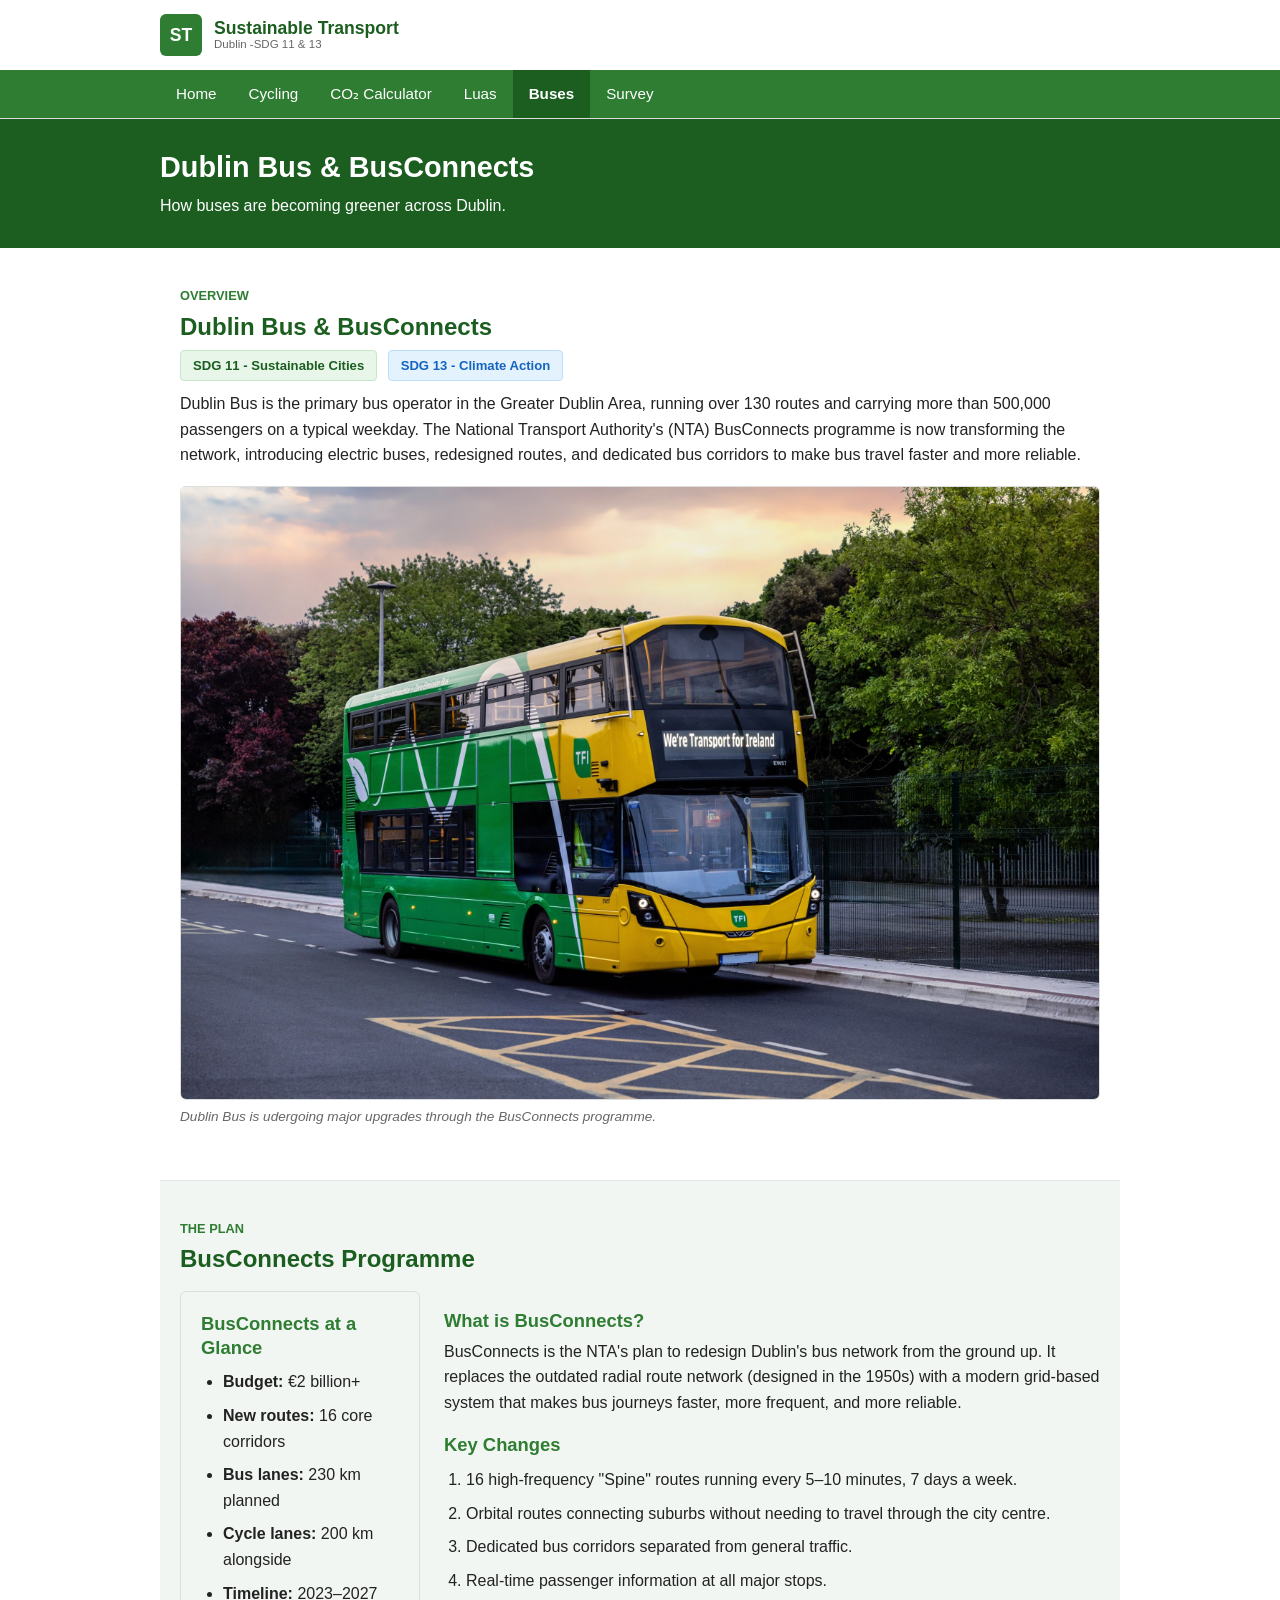
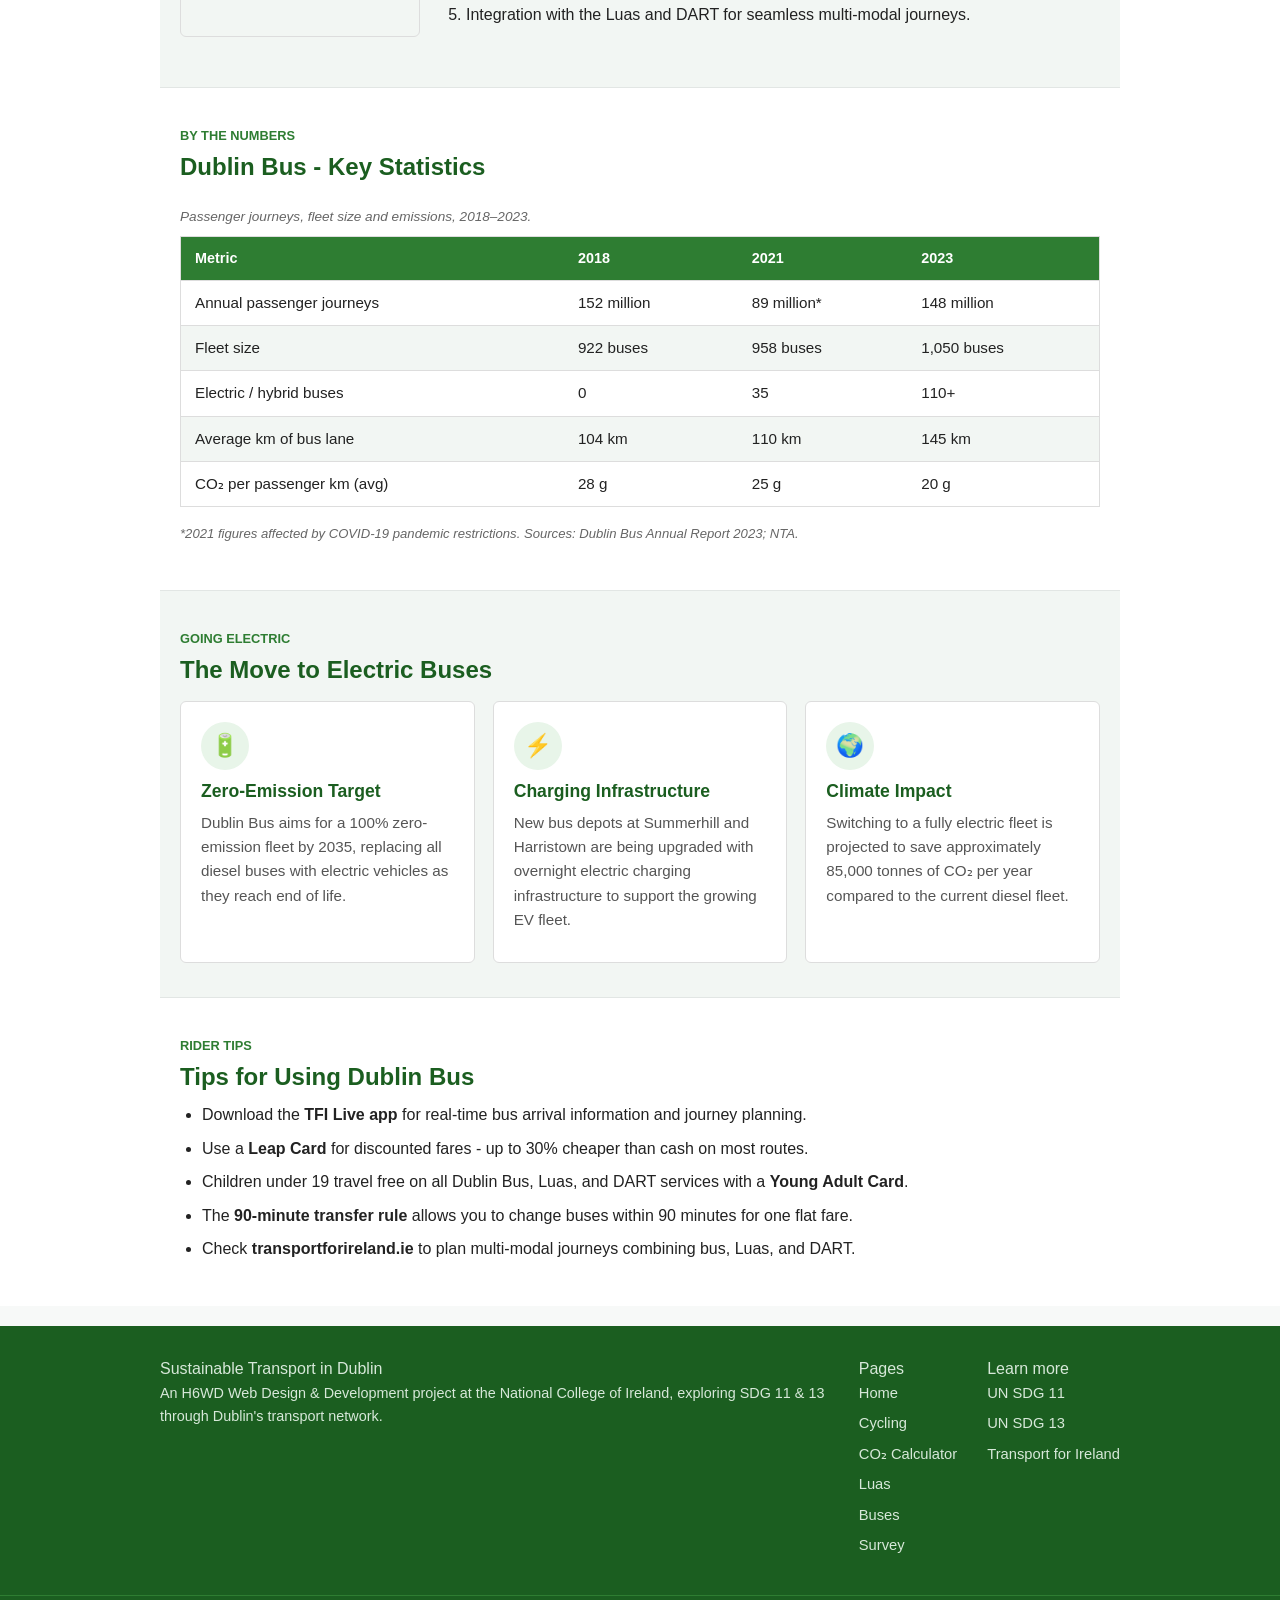
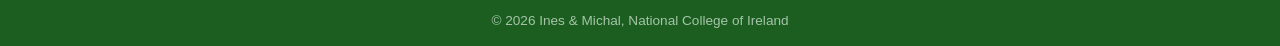
==== buses.html @ f05c079c "Fixed headings in footer for WC3 validation" ====
<!DOCTYPE html>
<html lang="en">
<head>
  <!-- Ines -->
  <meta charset="UTF-8">
  <meta name="viewport" content="width=device-width, initial-scale=1.0">
  <meta name="description" content="Dublin Bus and BusConnects: how buses are becoming greener across Dublin.">
  <title>Buses - Sustainable Transport in Dublin</title>
  <link rel="preconnect" href="https://fonts.googleapis.com">
  <link rel="preconnect" href="https://fonts.gstatic.com" crossorigin>
  <link href="https://fonts.googleapis.com/css2?family=Poppins:wght@600;700&family=Open+Sans:wght@400;600;700&display=swap" rel="stylesheet">
  <style>
/* Sustainable Transport in Dublin - CA2 stylesheet */
/* Michal: index, cycling, calculator | Ines: luas, buses, survey */

/* reset */
/* Michal */
* { box-sizing: border-box; margin: 0; padding: 0; }

/* base */
/* Michal */
body {
  font-family: Arial, Helvetica, sans-serif;
  font-size: 16px;
  line-height: 1.6;
  color: #222;
  background-color: #f7f9f8;
}

img { max-width: 100%; height: auto; display: block; }

a { color: #2e7d32; }

h1, h2, h3, h4 { color: #1b5e20; line-height: 1.3; }

.container { max-width: 1000px; margin: 0 auto; padding: 0 20px; }

/* accessibility */
/* Michal */
.skip-link {
  position: absolute; left: -999px; top: 0; z-index: 999;
  background: #1b5e20; color: #fff; padding: 10px 16px;
}
.skip-link:focus { left: 0; }

a:focus, button:focus, input:focus, select:focus {
  outline: 2px solid #2e7d32; outline-offset: 2px;
}

/* header and navigation */
/* Michal */
header.site {
  background: #fff;
  border-bottom: 1px solid #ddd;
}
.header-top {
  max-width: 1000px; margin: 0 auto; padding: 14px 20px;
  display: flex; align-items: center; justify-content: space-between; gap: 12px; flex-wrap: wrap;
}
.logo { display: flex; align-items: center; gap: 12px; text-decoration: none; }
.logo-mark {
  width: 42px; height: 42px; border-radius: 6px; background: #2e7d32;
  display: flex; align-items: center; justify-content: center; color: #fff;
  font-weight: bold; font-size: 1.1rem; flex: none;
}
.logo-text { font-weight: bold; color: #1b5e20; font-size: 1.1rem; line-height: 1.1; }
.logo-text small { display: block; font-weight: normal; font-size: .72rem; color: #666; }

.sdg-tag {
  background: #e8f5e9; border: 1px solid #c8e6c9; color: #1b5e20;
  font-size: .78rem; font-weight: bold; padding: 5px 12px; border-radius: 4px;
}

nav.main { background: #2e7d32; }
nav.main ul {
  max-width: 1000px; margin: 0 auto; padding: 0 20px;
  list-style: none; display: flex; flex-wrap: wrap;
}
nav.main a {
  display: block; color: #fff; text-decoration: none;
  padding: 12px 16px; font-size: .95rem;
}
nav.main a:hover { background: #1b5e20; }
nav.main a.active { background: #1b5e20; font-weight: bold; }

/* top banner */
/* Michal */
.hero {
  background: #2e7d32; color: #fff; padding: 44px 20px; text-align: center;
}
.hero .container { max-width: 1000px; }
.hero h1 { color: #fff; font-size: 2rem; margin-bottom: 12px; }
.hero p { font-size: 1.1rem; max-width: 640px; margin: 0 auto 20px; }

.page-banner { background: #1b5e20; color: #fff; padding: 30px 20px; }
.page-banner h1 { color: #fff; font-size: 1.8rem; }
.page-banner p { margin-top: 6px; }

/* buttons */
/* Michal */
.btn {
  display: inline-block; margin: 4px; background: #fff; color: #1b5e20;
  padding: 10px 22px; border-radius: 4px; text-decoration: none; font-weight: bold;
  border: 2px solid #fff; cursor: pointer; font-size: 1rem;
}
.btn:hover { background: #e8f5e9; }
.btn-teal { background: #1b5e20; color: #fff; border-color: #1b5e20; }
.btn-teal:hover { background: #14481a; }

/* main content sections */
/* Michal */
main { display: block; background: #fff; }
.section {
  max-width: 1000px; margin: 0 auto; padding: 34px 20px; border-bottom: 1px solid #e2e6e4;
}
.section:last-child { border-bottom: none; }
.section h2 { font-size: 1.5rem; margin-bottom: 8px; }
.section h3 { font-size: 1.15rem; margin: 18px 0 6px; color: #2e7d32; }
.section p { margin-bottom: 12px; }

/* grey band */
.section.tint { background: #f2f6f3; max-width: none; }
.section.tint > .container { max-width: 1000px; margin: 0 auto; padding: 0; }

.eyebrow {
  display: inline-block; color: #2e7d32; font-weight: bold;
  font-size: .8rem; text-transform: uppercase; margin-bottom: 4px;
}

/* sdg badges */
/* Michal */
.sdg-badge {
  display: inline-block; background: #e8f5e9; color: #1b5e20;
  border: 1px solid #c8e6c9; padding: 4px 12px; border-radius: 4px;
  font-size: .82rem; font-weight: bold; margin: 0 6px 10px 0;
}
.sdg-badge.climate { background: #e3f2fd; color: #1565c0; border-color: #bbdefb; }

/* fact box */
/* Michal */
.fact-box {
  background: #e8f5e9; border-left: 4px solid #2e7d32;
  padding: 14px 18px; border-radius: 4px; margin: 16px 0;
}
.fact-box strong { color: #1b5e20; }

/* figures */
/* Michal */
figure { margin: 18px 0; }
figure img { width: 100%; border-radius: 6px; border: 1px solid #ddd; }
figcaption { font-size: .85rem; color: #666; margin-top: 6px; font-style: italic; }

/* cards */
/* Michal */
.cards { display: flex; flex-wrap: wrap; gap: 18px; margin-top: 16px; }
.card {
  flex: 1 1 280px; background: #fff; border: 1px solid #ddd;
  border-radius: 6px; padding: 20px;
}
.card .icon {
  width: 48px; height: 48px; border-radius: 50%; background: #e8f5e9;
  display: flex; align-items: center; justify-content: center; font-size: 1.4rem; margin-bottom: 10px;
}
.card h3 { margin: 0 0 8px; font-size: 1.1rem; color: #1b5e20; }
.card p { font-size: .95rem; color: #555; margin-bottom: 10px; }
.card a { font-weight: bold; text-decoration: none; color: #2e7d32; }
.card a:hover { text-decoration: underline; }

/* two column layout */
/* Ines */
.two-col { display: flex; flex-wrap: wrap; gap: 24px; margin: 16px 0; align-items: flex-start; }
.two-col aside {
  flex: 0 0 240px; background: #f2f6f3; border: 1px solid #ddd; border-radius: 6px; padding: 20px;
}
.two-col aside h3 { margin-top: 0; }
.col-main { flex: 1; min-width: 260px; }

ul.content-list, ol.content-list { padding-left: 22px; margin: 10px 0; }
ul.content-list li, ol.content-list li { margin-bottom: 8px; }

/* tables */
/* Ines */
.table-wrap { overflow-x: auto; margin: 16px 0; }
table { width: 100%; border-collapse: collapse; background: #fff; font-size: .95rem; border: 1px solid #ddd; }
caption.table-caption { caption-side: top; text-align: left; font-size: .85rem; color: #666; padding: 8px 0; font-style: italic; }
thead th { background: #2e7d32; color: #fff; text-align: left; padding: 10px 14px; font-size: .9rem; }
tbody td { padding: 10px 14px; border-top: 1px solid #ddd; }
tbody tr:nth-child(even) { background: #f2f6f3; }
.source-note { font-size: .82rem; color: #666; margin-top: 6px; font-style: italic; }

/* calculator */
/* Michal */
.calc-wrapper {
  max-width: 520px; margin: 20px auto; background: #fff;
  border: 1px solid #ddd; border-radius: 6px; padding: 26px;
}
.calc-wrapper h2 { margin-bottom: 6px; }
.form-group { margin-bottom: 16px; }
.form-group label { display: block; font-weight: bold; margin-bottom: 5px; }
.form-group input, .form-group select {
  width: 100%; padding: 10px 12px; border: 1px solid #bbb; border-radius: 4px; font-size: 1rem;
}
.calc-btn {
  width: 100%; padding: 12px; background: #2e7d32; color: #fff; border: none;
  border-radius: 4px; font-size: 1rem; font-weight: bold; cursor: pointer; margin-top: 4px;
}
.calc-btn:hover { background: #1b5e20; }

#calcError {
  display: none; margin-top: 12px; padding: 10px 12px; border-radius: 4px;
  background: #fdecea; border: 1px solid #f5c6c0; color: #b3261e; font-size: .92rem;
}
#calcError.show { display: block; }

#calcResult {
  display: none; margin-top: 16px; padding: 18px; border-radius: 6px;
  background: #e8f5e9; border: 1px solid #c8e6c9;
}
#calcResult h3 { margin: 0 0 10px; color: #1b5e20; }
.result-row { display: flex; justify-content: space-between; padding: 6px 0; border-bottom: 1px dashed #c8e6c9; }
.result-row span:last-child { font-weight: bold; }
.result-total { margin-top: 12px; font-size: 1.25rem; font-weight: bold; color: #1b5e20; text-align: center; }
.result-trees { text-align: center; color: #444; margin-top: 6px; }

/* video and form */
/* Ines */
.embed { position: relative; padding-bottom: 56.25%; height: 0; overflow: hidden; border-radius: 6px; border: 1px solid #ddd; margin: 16px 0; }
.embed iframe { position: absolute; inset: 0; width: 100%; height: 100%; border: 0; }
.survey-embed { border-radius: 6px; overflow: hidden; border: 1px solid #ddd; margin: 16px 0; }
.survey-embed iframe { display: block; width: 100%; height: 820px; border: 0; }

/* footer */
/* Ines */
footer.site { background: #1b5e20; color: #d7e8d9; margin-top: 20px; }
.footer-grid {
  max-width: 1000px; margin: 0 auto; padding: 30px 20px;
  display: flex; flex-wrap: wrap; gap: 30px; justify-content: space-between;
}
.footer-grid h4 { color: #fff; font-size: .95rem; margin-bottom: 10px; }
.footer-col a { display: block; color: #d7e8d9; text-decoration: none; margin-bottom: 7px; font-size: .92rem; }
.footer-col a:hover { color: #fff; text-decoration: underline; }
.footer-bottom { border-top: 1px solid #2e7d32; text-align: center; padding: 14px; font-size: .85rem; color: #a5c5a8; }

/* mobile / responsive */
/* Michal */
@media (max-width: 700px) {
  nav.main ul { flex-direction: column; }
  .two-col aside { flex: 1 1 100%; }
  .hero h1 { font-size: 1.5rem; }
}
@media (max-width: 520px) {
  .card { flex: 1 1 100%; }
}

  </style>
</head>
<body>

<a href="#main-content" class="skip-link">Skip to main content</a>

<header class="site">
  <div class="header-top">
    <a href="index.html" class="logo">
      <span class="logo-mark" aria-hidden="true">ST</span>
      <span class="logo-text">Sustainable Transport<small>Dublin -SDG 11 &amp; 13</small></span>
    </a>
  </div>
  <nav class="main" aria-label="Main navigation">
    <ul>
      <li><a href="index.html">Home</a></li>
      <li><a href="cycling.html">Cycling</a></li>
      <li><a href="calculator.html">CO₂ Calculator</a></li>
      <li><a href="luas.html">Luas</a></li>
      <li><a href="buses.html" class="active" aria-current="page">Buses</a></li>
      <li><a href="survey.html">Survey</a></li>
    </ul>
  </nav>
</header>

<div class="page-banner">
  <div class="container">
    <h1>Dublin Bus &amp; BusConnects</h1>
    <p>How buses are becoming greener across Dublin.</p>
  </div>
</div>

<main id="main-content">
  <div class="container">

    <section class="section" id="bus-intro">
      <span class="eyebrow">Overview</span>
      <h2>Dublin Bus &amp; BusConnects</h2>
      <span class="sdg-badge">SDG 11 - Sustainable Cities</span>
      <span class="sdg-badge climate">SDG 13 - Climate Action</span>
      <p>Dublin Bus is the primary bus operator in the Greater Dublin Area, running over 130 routes and carrying more than 500,000 passengers on a typical weekday. The National Transport Authority's (NTA) BusConnects programme is now transforming the network, introducing electric buses, redesigned routes, and dedicated bus corridors to make bus travel faster and more reliable.</p>
    <figure>
      <img src="images/bus-intro.jpg" alt="A Dublin Bus travelling along a city route as part of the BusConnects network" width="800" height="500" loading="lazy">
      <figcaption>Dublin Bus is udergoing major upgrades through the BusConnects programme.</figcaption>
    </figure>

    </section>

    <section class="section tint" id="busconnects">
      <span class="eyebrow">The plan</span>
      <h2>BusConnects Programme</h2>
      <div class="two-col">
        <aside>
          <h3>BusConnects at a Glance</h3>
          <ul class="content-list">
            <li><strong>Budget:</strong> €2 billion+</li>
            <li><strong>New routes:</strong> 16 core corridors</li>
            <li><strong>Bus lanes:</strong> 230 km planned</li>
            <li><strong>Cycle lanes:</strong> 200 km alongside</li>
            <li><strong>Timeline:</strong> 2023–2027</li>
          </ul>
        </aside>
        <div class="col-main">
          <h3>What is BusConnects?</h3>
          <p>BusConnects is the NTA's plan to redesign Dublin's bus network from the ground up. It replaces the outdated radial route network (designed in the 1950s) with a modern grid-based system that makes bus journeys faster, more frequent, and more reliable.</p>
          <h3>Key Changes</h3>
          <ol class="content-list">
            <li>16 high-frequency "Spine" routes running every 5–10 minutes, 7 days a week.</li>
            <li>Orbital routes connecting suburbs without needing to travel through the city centre.</li>
            <li>Dedicated bus corridors separated from general traffic.</li>
            <li>Real-time passenger information at all major stops.</li>
            <li>Integration with the Luas and DART for seamless multi-modal journeys.</li>
          </ol>
        </div>
      </div>
    </section>

    <section class="section" id="bus-stats">
      <span class="eyebrow">By the numbers</span>
      <h2>Dublin Bus - Key Statistics</h2>
      <div class="table-wrap">
        <table>
          <caption class="table-caption">Passenger journeys, fleet size and emissions, 2018–2023.</caption>
          <thead><tr><th scope="col">Metric</th><th scope="col">2018</th><th scope="col">2021</th><th scope="col">2023</th></tr></thead>
          <tbody>
            <tr><td>Annual passenger journeys</td><td>152 million</td><td>89 million*</td><td>148 million</td></tr>
            <tr><td>Fleet size</td><td>922 buses</td><td>958 buses</td><td>1,050 buses</td></tr>
            <tr><td>Electric / hybrid buses</td><td>0</td><td>35</td><td>110+</td></tr>
            <tr><td>Average km of bus lane</td><td>104 km</td><td>110 km</td><td>145 km</td></tr>
            <tr><td>CO₂ per passenger km (avg)</td><td>28 g</td><td>25 g</td><td>20 g</td></tr>
          </tbody>
        </table>
      </div>
      <p class="source-note">*2021 figures affected by COVID-19 pandemic restrictions. Sources: Dublin Bus Annual Report 2023; NTA.</p>
    </section>

    <section class="section tint" id="electric-fleet">
      <span class="eyebrow">Going electric</span>
      <h2>The Move to Electric Buses</h2>
      <div class="cards">
        <div class="card"><div class="icon" aria-hidden="true">🔋</div><h3>Zero-Emission Target</h3><p>Dublin Bus aims for a 100% zero-emission fleet by 2035, replacing all diesel buses with electric vehicles as they reach end of life.</p></div>
        <div class="card"><div class="icon" aria-hidden="true">⚡</div><h3>Charging Infrastructure</h3><p>New bus depots at Summerhill and Harristown are being upgraded with overnight electric charging infrastructure to support the growing EV fleet.</p></div>
        <div class="card"><div class="icon" aria-hidden="true">🌍</div><h3>Climate Impact</h3><p>Switching to a fully electric fleet is projected to save approximately 85,000 tonnes of CO₂ per year compared to the current diesel fleet.</p></div>
      </div>
    </section>

    <section class="section" id="how-to-use">
      <span class="eyebrow">Rider tips</span>
      <h2>Tips for Using Dublin Bus</h2>
      <ul class="content-list">
        <li>Download the <strong>TFI Live app</strong> for real-time bus arrival information and journey planning.</li>
        <li>Use a <strong>Leap Card</strong> for discounted fares - up to 30% cheaper than cash on most routes.</li>
        <li>Children under 19 travel free on all Dublin Bus, Luas, and DART services with a <strong>Young Adult Card</strong>.</li>
        <li>The <strong>90-minute transfer rule</strong> allows you to change buses within 90 minutes for one flat fare.</li>
        <li>Check <strong>transportforireland.ie</strong> to plan multi-modal journeys combining bus, Luas, and DART.</li>
      </ul>
    </section>

  </div>
</main>

<footer class="site">
  <div class="footer-grid">
    <div class="footer-col" style="flex:1 1 260px">
      <p class="footer-heading">Sustainable Transport in Dublin</p>
      <p style="font-size:.9rem">An H6WD Web Design &amp; Development project at the National College of Ireland, exploring SDG 11 &amp; 13 through Dublin's transport network.</p>
    </div>
    <div class="footer-col">
      <p class="footer-heading">Pages</p>
      <a href="index.html">Home</a>
      <a href="cycling.html">Cycling</a>
      <a href="calculator.html">CO₂ Calculator</a>
      <a href="luas.html">Luas</a>
      <a href="buses.html">Buses</a>
      <a href="survey.html">Survey</a>
    </div>
    <div class="footer-col">
      <p class="footer-heading">Learn more</p>
      <a href="https://sdgs.un.org/goals/goal11" target="_blank" rel="noopener">UN SDG 11</a>
      <a href="https://sdgs.un.org/goals/goal13" target="_blank" rel="noopener">UN SDG 13</a>
      <a href="https://www.transportforireland.ie" target="_blank" rel="noopener">Transport for Ireland</a>
    </div>
  </div>
  <div class="footer-bottom">© 2026 Ines &amp; Michal, National College of Ireland</div>
</footer>

</body>
</html>
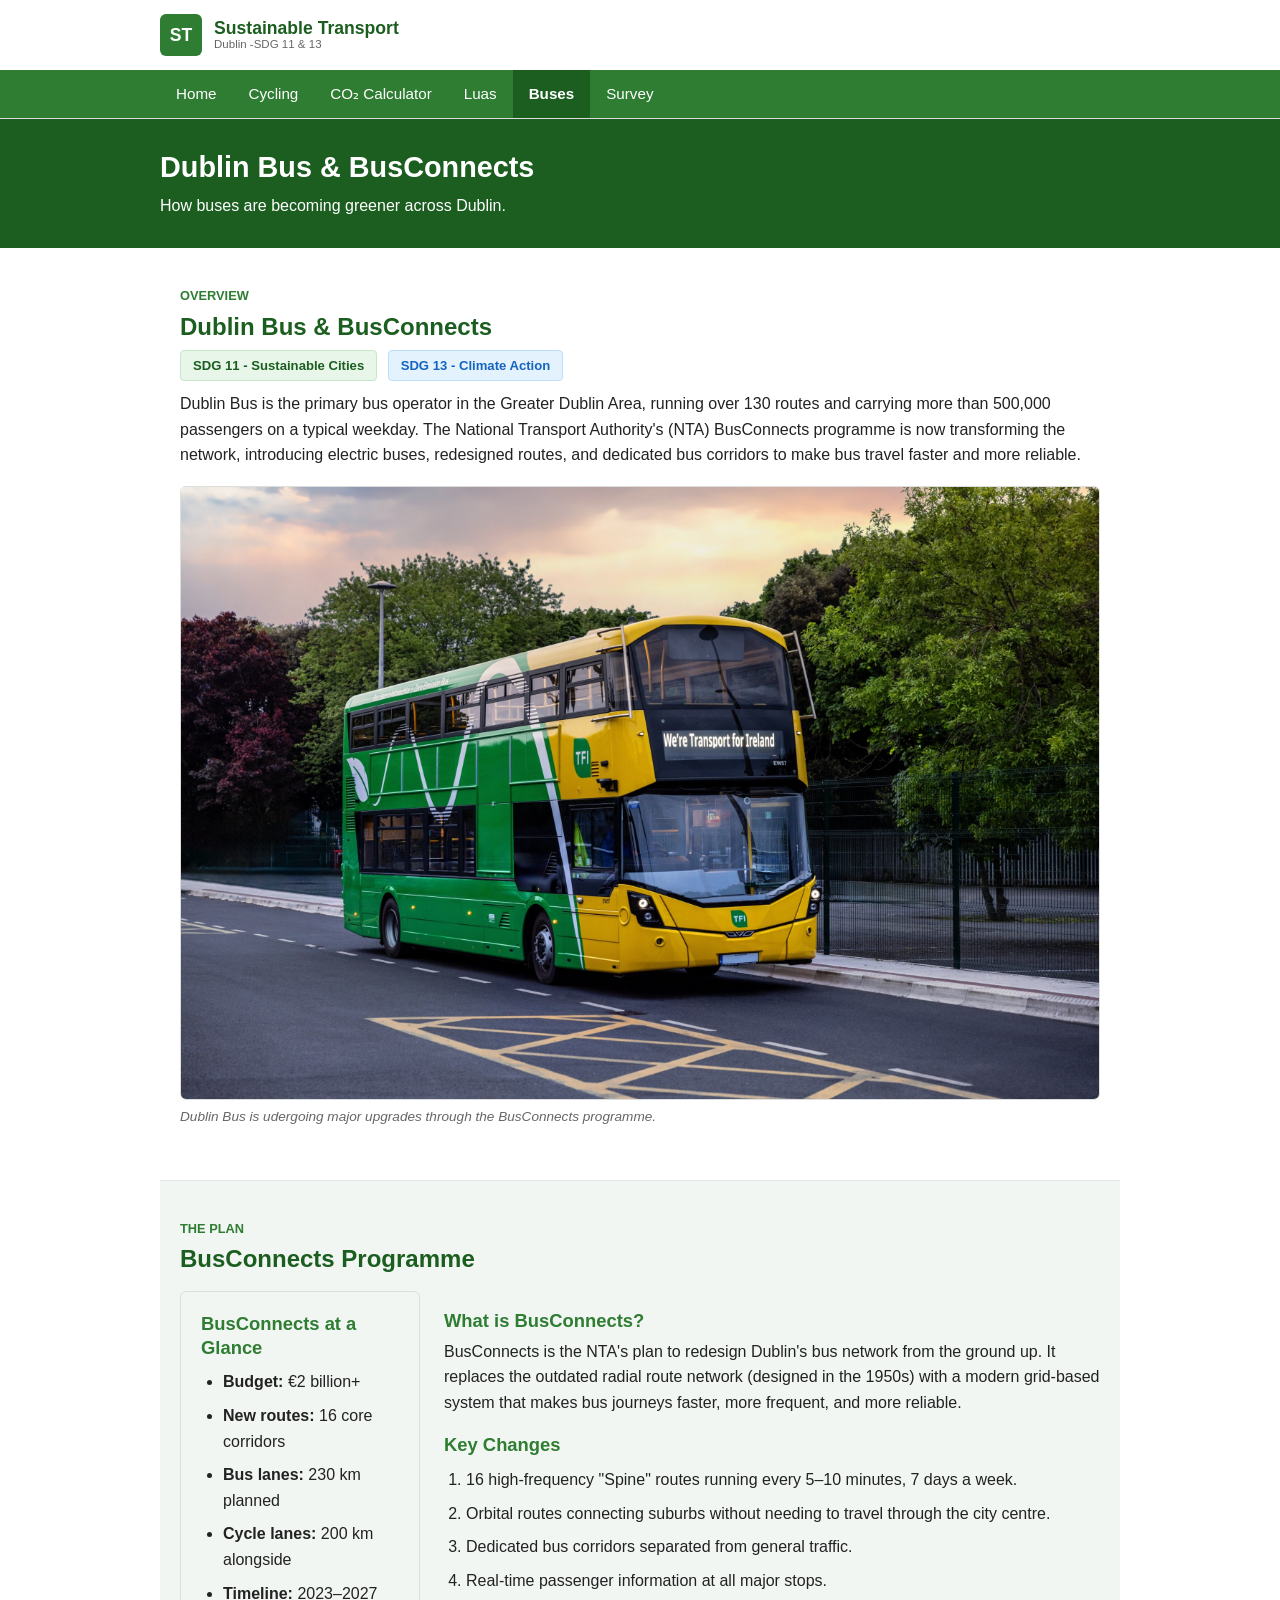
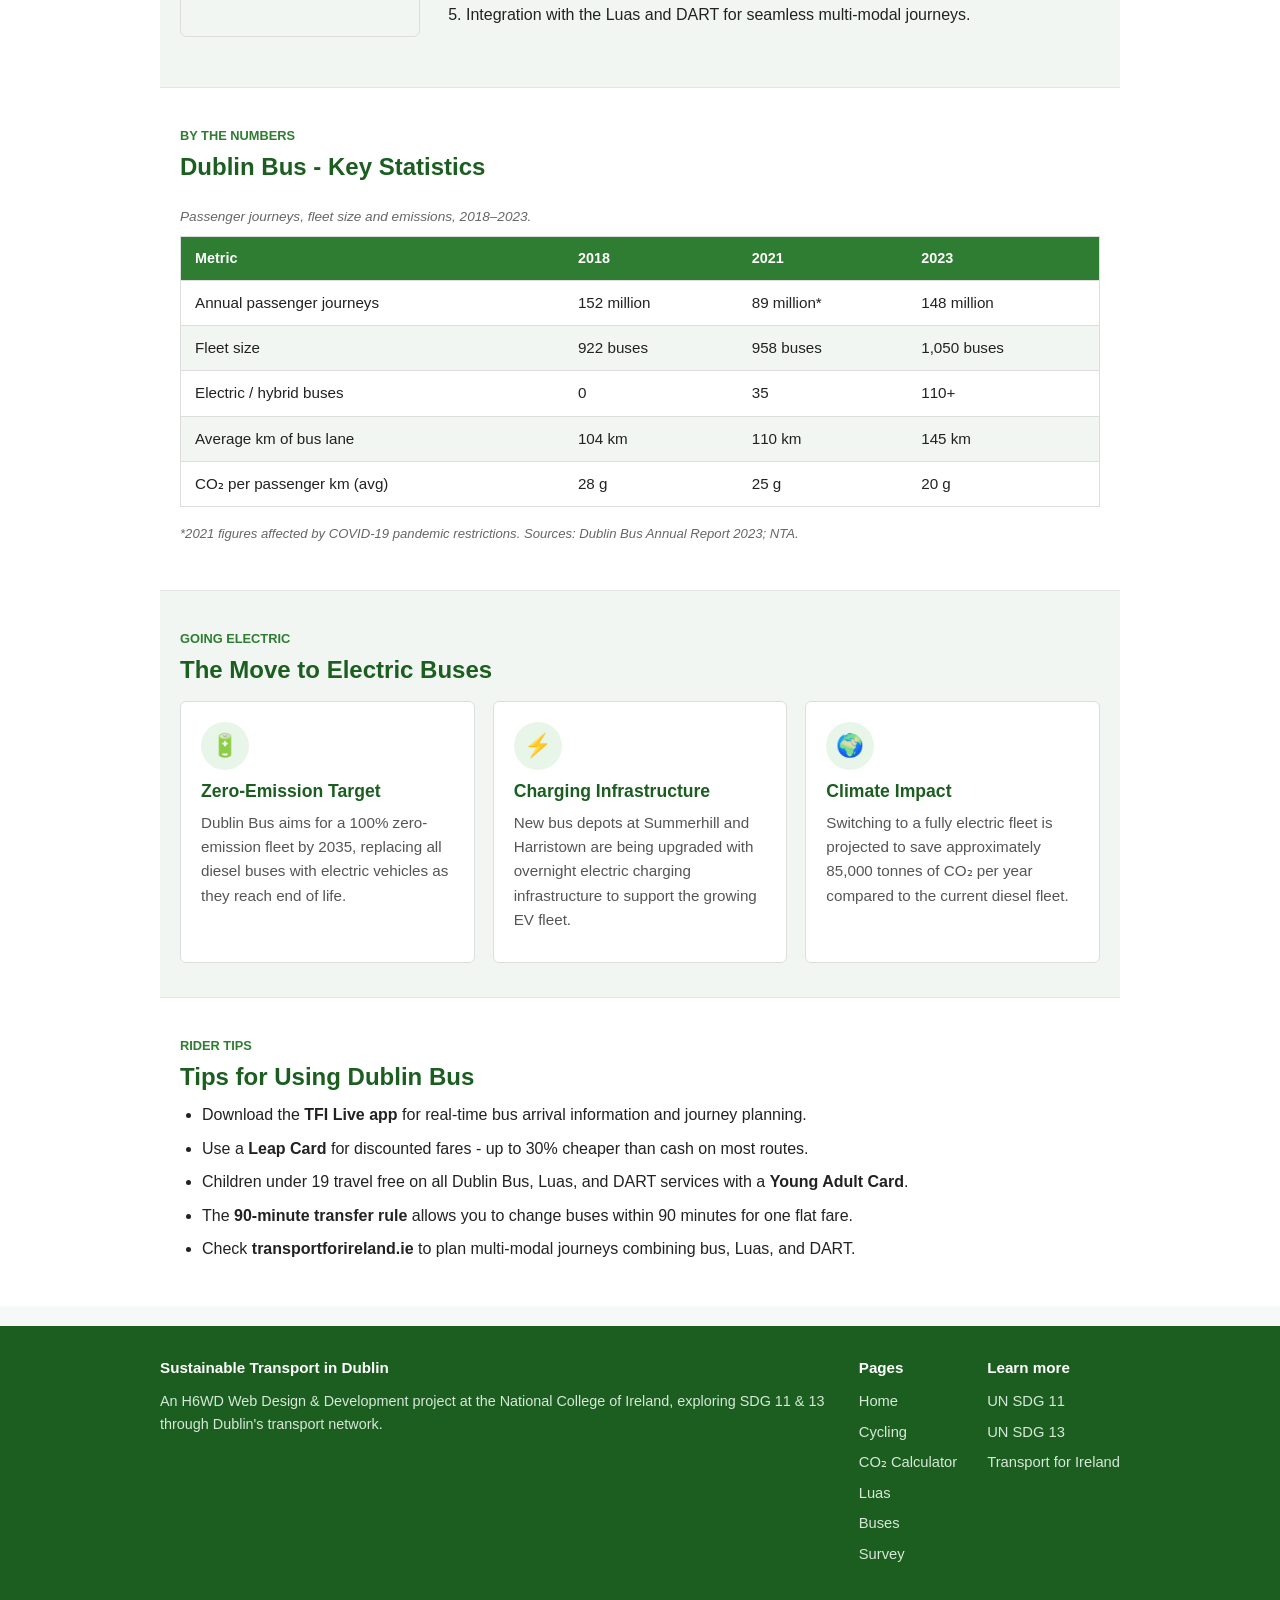
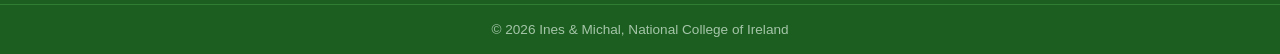
==== commit 5b14f8a2: "styles updated" ====
--- a/buses.html
+++ b/buses.html
@@ -9,250 +9,7 @@
   <link rel="preconnect" href="https://fonts.googleapis.com">
   <link rel="preconnect" href="https://fonts.gstatic.com" crossorigin>
   <link href="https://fonts.googleapis.com/css2?family=Poppins:wght@600;700&family=Open+Sans:wght@400;600;700&display=swap" rel="stylesheet">
-  <style>
-/* Sustainable Transport in Dublin - CA2 stylesheet */
-/* Michal: index, cycling, calculator | Ines: luas, buses, survey */
-
-/* reset */
-/* Michal */
-* { box-sizing: border-box; margin: 0; padding: 0; }
-
-/* base */
-/* Michal */
-body {
-  font-family: Arial, Helvetica, sans-serif;
-  font-size: 16px;
-  line-height: 1.6;
-  color: #222;
-  background-color: #f7f9f8;
-}
-
-img { max-width: 100%; height: auto; display: block; }
-
-a { color: #2e7d32; }
-
-h1, h2, h3, h4 { color: #1b5e20; line-height: 1.3; }
-
-.container { max-width: 1000px; margin: 0 auto; padding: 0 20px; }
-
-/* accessibility */
-/* Michal */
-.skip-link {
-  position: absolute; left: -999px; top: 0; z-index: 999;
-  background: #1b5e20; color: #fff; padding: 10px 16px;
-}
-.skip-link:focus { left: 0; }
-
-a:focus, button:focus, input:focus, select:focus {
-  outline: 2px solid #2e7d32; outline-offset: 2px;
-}
-
-/* header and navigation */
-/* Michal */
-header.site {
-  background: #fff;
-  border-bottom: 1px solid #ddd;
-}
-.header-top {
-  max-width: 1000px; margin: 0 auto; padding: 14px 20px;
-  display: flex; align-items: center; justify-content: space-between; gap: 12px; flex-wrap: wrap;
-}
-.logo { display: flex; align-items: center; gap: 12px; text-decoration: none; }
-.logo-mark {
-  width: 42px; height: 42px; border-radius: 6px; background: #2e7d32;
-  display: flex; align-items: center; justify-content: center; color: #fff;
-  font-weight: bold; font-size: 1.1rem; flex: none;
-}
-.logo-text { font-weight: bold; color: #1b5e20; font-size: 1.1rem; line-height: 1.1; }
-.logo-text small { display: block; font-weight: normal; font-size: .72rem; color: #666; }
-
-.sdg-tag {
-  background: #e8f5e9; border: 1px solid #c8e6c9; color: #1b5e20;
-  font-size: .78rem; font-weight: bold; padding: 5px 12px; border-radius: 4px;
-}
-
-nav.main { background: #2e7d32; }
-nav.main ul {
-  max-width: 1000px; margin: 0 auto; padding: 0 20px;
-  list-style: none; display: flex; flex-wrap: wrap;
-}
-nav.main a {
-  display: block; color: #fff; text-decoration: none;
-  padding: 12px 16px; font-size: .95rem;
-}
-nav.main a:hover { background: #1b5e20; }
-nav.main a.active { background: #1b5e20; font-weight: bold; }
-
-/* top banner */
-/* Michal */
-.hero {
-  background: #2e7d32; color: #fff; padding: 44px 20px; text-align: center;
-}
-.hero .container { max-width: 1000px; }
-.hero h1 { color: #fff; font-size: 2rem; margin-bottom: 12px; }
-.hero p { font-size: 1.1rem; max-width: 640px; margin: 0 auto 20px; }
-
-.page-banner { background: #1b5e20; color: #fff; padding: 30px 20px; }
-.page-banner h1 { color: #fff; font-size: 1.8rem; }
-.page-banner p { margin-top: 6px; }
-
-/* buttons */
-/* Michal */
-.btn {
-  display: inline-block; margin: 4px; background: #fff; color: #1b5e20;
-  padding: 10px 22px; border-radius: 4px; text-decoration: none; font-weight: bold;
-  border: 2px solid #fff; cursor: pointer; font-size: 1rem;
-}
-.btn:hover { background: #e8f5e9; }
-.btn-teal { background: #1b5e20; color: #fff; border-color: #1b5e20; }
-.btn-teal:hover { background: #14481a; }
-
-/* main content sections */
-/* Michal */
-main { display: block; background: #fff; }
-.section {
-  max-width: 1000px; margin: 0 auto; padding: 34px 20px; border-bottom: 1px solid #e2e6e4;
-}
-.section:last-child { border-bottom: none; }
-.section h2 { font-size: 1.5rem; margin-bottom: 8px; }
-.section h3 { font-size: 1.15rem; margin: 18px 0 6px; color: #2e7d32; }
-.section p { margin-bottom: 12px; }
-
-/* grey band */
-.section.tint { background: #f2f6f3; max-width: none; }
-.section.tint > .container { max-width: 1000px; margin: 0 auto; padding: 0; }
-
-.eyebrow {
-  display: inline-block; color: #2e7d32; font-weight: bold;
-  font-size: .8rem; text-transform: uppercase; margin-bottom: 4px;
-}
-
-/* sdg badges */
-/* Michal */
-.sdg-badge {
-  display: inline-block; background: #e8f5e9; color: #1b5e20;
-  border: 1px solid #c8e6c9; padding: 4px 12px; border-radius: 4px;
-  font-size: .82rem; font-weight: bold; margin: 0 6px 10px 0;
-}
-.sdg-badge.climate { background: #e3f2fd; color: #1565c0; border-color: #bbdefb; }
-
-/* fact box */
-/* Michal */
-.fact-box {
-  background: #e8f5e9; border-left: 4px solid #2e7d32;
-  padding: 14px 18px; border-radius: 4px; margin: 16px 0;
-}
-.fact-box strong { color: #1b5e20; }
-
-/* figures */
-/* Michal */
-figure { margin: 18px 0; }
-figure img { width: 100%; border-radius: 6px; border: 1px solid #ddd; }
-figcaption { font-size: .85rem; color: #666; margin-top: 6px; font-style: italic; }
-
-/* cards */
-/* Michal */
-.cards { display: flex; flex-wrap: wrap; gap: 18px; margin-top: 16px; }
-.card {
-  flex: 1 1 280px; background: #fff; border: 1px solid #ddd;
-  border-radius: 6px; padding: 20px;
-}
-.card .icon {
-  width: 48px; height: 48px; border-radius: 50%; background: #e8f5e9;
-  display: flex; align-items: center; justify-content: center; font-size: 1.4rem; margin-bottom: 10px;
-}
-.card h3 { margin: 0 0 8px; font-size: 1.1rem; color: #1b5e20; }
-.card p { font-size: .95rem; color: #555; margin-bottom: 10px; }
-.card a { font-weight: bold; text-decoration: none; color: #2e7d32; }
-.card a:hover { text-decoration: underline; }
-
-/* two column layout */
-/* Ines */
-.two-col { display: flex; flex-wrap: wrap; gap: 24px; margin: 16px 0; align-items: flex-start; }
-.two-col aside {
-  flex: 0 0 240px; background: #f2f6f3; border: 1px solid #ddd; border-radius: 6px; padding: 20px;
-}
-.two-col aside h3 { margin-top: 0; }
-.col-main { flex: 1; min-width: 260px; }
-
-ul.content-list, ol.content-list { padding-left: 22px; margin: 10px 0; }
-ul.content-list li, ol.content-list li { margin-bottom: 8px; }
-
-/* tables */
-/* Ines */
-.table-wrap { overflow-x: auto; margin: 16px 0; }
-table { width: 100%; border-collapse: collapse; background: #fff; font-size: .95rem; border: 1px solid #ddd; }
-caption.table-caption { caption-side: top; text-align: left; font-size: .85rem; color: #666; padding: 8px 0; font-style: italic; }
-thead th { background: #2e7d32; color: #fff; text-align: left; padding: 10px 14px; font-size: .9rem; }
-tbody td { padding: 10px 14px; border-top: 1px solid #ddd; }
-tbody tr:nth-child(even) { background: #f2f6f3; }
-.source-note { font-size: .82rem; color: #666; margin-top: 6px; font-style: italic; }
-
-/* calculator */
-/* Michal */
-.calc-wrapper {
-  max-width: 520px; margin: 20px auto; background: #fff;
-  border: 1px solid #ddd; border-radius: 6px; padding: 26px;
-}
-.calc-wrapper h2 { margin-bottom: 6px; }
-.form-group { margin-bottom: 16px; }
-.form-group label { display: block; font-weight: bold; margin-bottom: 5px; }
-.form-group input, .form-group select {
-  width: 100%; padding: 10px 12px; border: 1px solid #bbb; border-radius: 4px; font-size: 1rem;
-}
-.calc-btn {
-  width: 100%; padding: 12px; background: #2e7d32; color: #fff; border: none;
-  border-radius: 4px; font-size: 1rem; font-weight: bold; cursor: pointer; margin-top: 4px;
-}
-.calc-btn:hover { background: #1b5e20; }
-
-#calcError {
-  display: none; margin-top: 12px; padding: 10px 12px; border-radius: 4px;
-  background: #fdecea; border: 1px solid #f5c6c0; color: #b3261e; font-size: .92rem;
-}
-#calcError.show { display: block; }
-
-#calcResult {
-  display: none; margin-top: 16px; padding: 18px; border-radius: 6px;
-  background: #e8f5e9; border: 1px solid #c8e6c9;
-}
-#calcResult h3 { margin: 0 0 10px; color: #1b5e20; }
-.result-row { display: flex; justify-content: space-between; padding: 6px 0; border-bottom: 1px dashed #c8e6c9; }
-.result-row span:last-child { font-weight: bold; }
-.result-total { margin-top: 12px; font-size: 1.25rem; font-weight: bold; color: #1b5e20; text-align: center; }
-.result-trees { text-align: center; color: #444; margin-top: 6px; }
-
-/* video and form */
-/* Ines */
-.embed { position: relative; padding-bottom: 56.25%; height: 0; overflow: hidden; border-radius: 6px; border: 1px solid #ddd; margin: 16px 0; }
-.embed iframe { position: absolute; inset: 0; width: 100%; height: 100%; border: 0; }
-.survey-embed { border-radius: 6px; overflow: hidden; border: 1px solid #ddd; margin: 16px 0; }
-.survey-embed iframe { display: block; width: 100%; height: 820px; border: 0; }
-
-/* footer */
-/* Ines */
-footer.site { background: #1b5e20; color: #d7e8d9; margin-top: 20px; }
-.footer-grid {
-  max-width: 1000px; margin: 0 auto; padding: 30px 20px;
-  display: flex; flex-wrap: wrap; gap: 30px; justify-content: space-between;
-}
-.footer-grid h4 { color: #fff; font-size: .95rem; margin-bottom: 10px; }
-.footer-col a { display: block; color: #d7e8d9; text-decoration: none; margin-bottom: 7px; font-size: .92rem; }
-.footer-col a:hover { color: #fff; text-decoration: underline; }
-.footer-bottom { border-top: 1px solid #2e7d32; text-align: center; padding: 14px; font-size: .85rem; color: #a5c5a8; }
-
-/* mobile / responsive */
-/* Michal */
-@media (max-width: 700px) {
-  nav.main ul { flex-direction: column; }
-  .two-col aside { flex: 1 1 100%; }
-  .hero h1 { font-size: 1.5rem; }
-}
-@media (max-width: 520px) {
-  .card { flex: 1 1 100%; }
-}
-
-  </style>
+  <link rel="stylesheet" href="styles.css">
 </head>
 <body>
 
--- a/styles.css
+++ b/styles.css
@@ -0,0 +1,241 @@
+/* Sustainable Transport in Dublin - CA2 stylesheet */
+/* Michal: index, cycling, calculator | Ines: luas, buses, survey */
+
+/* reset */
+/* Michal */
+* { box-sizing: border-box; margin: 0; padding: 0; }
+
+/* base */
+/* Michal */
+body {
+  font-family: Arial, Helvetica, sans-serif;
+  font-size: 16px;
+  line-height: 1.6;
+  color: #222;
+  background-color: #f7f9f8;
+}
+
+img { max-width: 100%; height: auto; display: block; }
+
+a { color: #2e7d32; }
+
+h1, h2, h3, h4 { color: #1b5e20; line-height: 1.3; }
+
+.container { max-width: 1000px; margin: 0 auto; padding: 0 20px; }
+
+/* accessibility */
+/* Michal */
+.skip-link {
+  position: absolute; left: -999px; top: 0; z-index: 999;
+  background: #1b5e20; color: #fff; padding: 10px 16px;
+}
+.skip-link:focus { left: 0; }
+
+a:focus, button:focus, input:focus, select:focus {
+  outline: 2px solid #2e7d32; outline-offset: 2px;
+}
+
+/* header and navigation */
+/* Michal */
+header.site {
+  background: #fff;
+  border-bottom: 1px solid #ddd;
+}
+.header-top {
+  max-width: 1000px; margin: 0 auto; padding: 14px 20px;
+  display: flex; align-items: center; justify-content: space-between; gap: 12px; flex-wrap: wrap;
+}
+.logo { display: flex; align-items: center; gap: 12px; text-decoration: none; }
+.logo-mark {
+  width: 42px; height: 42px; border-radius: 6px; background: #2e7d32;
+  display: flex; align-items: center; justify-content: center; color: #fff;
+  font-weight: bold; font-size: 1.1rem; flex: none;
+}
+.logo-text { font-weight: bold; color: #1b5e20; font-size: 1.1rem; line-height: 1.1; }
+.logo-text small { display: block; font-weight: normal; font-size: .72rem; color: #666; }
+
+.sdg-tag {
+  background: #e8f5e9; border: 1px solid #c8e6c9; color: #1b5e20;
+  font-size: .78rem; font-weight: bold; padding: 5px 12px; border-radius: 4px;
+}
+
+nav.main { background: #2e7d32; }
+nav.main ul {
+  max-width: 1000px; margin: 0 auto; padding: 0 20px;
+  list-style: none; display: flex; flex-wrap: wrap;
+}
+nav.main a {
+  display: block; color: #fff; text-decoration: none;
+  padding: 12px 16px; font-size: .95rem;
+}
+nav.main a:hover { background: #1b5e20; }
+nav.main a.active { background: #1b5e20; font-weight: bold; }
+
+/* top banner */
+/* Michal */
+.hero {
+  background: #2e7d32; color: #fff; padding: 44px 20px; text-align: center;
+}
+.hero .container { max-width: 1000px; }
+.hero h1 { color: #fff; font-size: 2rem; margin-bottom: 12px; }
+.hero p { font-size: 1.1rem; max-width: 640px; margin: 0 auto 20px; }
+
+.page-banner { background: #1b5e20; color: #fff; padding: 30px 20px; }
+.page-banner h1 { color: #fff; font-size: 1.8rem; }
+.page-banner p { margin-top: 6px; }
+
+/* buttons */
+/* Michal */
+.btn {
+  display: inline-block; margin: 4px; background: #fff; color: #1b5e20;
+  padding: 10px 22px; border-radius: 4px; text-decoration: none; font-weight: bold;
+  border: 2px solid #fff; cursor: pointer; font-size: 1rem;
+}
+.btn:hover { background: #e8f5e9; }
+.btn-teal { background: #1b5e20; color: #fff; border-color: #1b5e20; }
+.btn-teal:hover { background: #14481a; }
+
+/* main content sections */
+/* Michal */
+main { display: block; background: #fff; }
+.section {
+  max-width: 1000px; margin: 0 auto; padding: 34px 20px; border-bottom: 1px solid #e2e6e4;
+}
+.section:last-child { border-bottom: none; }
+.section h2 { font-size: 1.5rem; margin-bottom: 8px; }
+.section h3 { font-size: 1.15rem; margin: 18px 0 6px; color: #2e7d32; }
+.section p { margin-bottom: 12px; }
+
+/* grey band */
+.section.tint { background: #f2f6f3; max-width: none; }
+.section.tint > .container { max-width: 1000px; margin: 0 auto; padding: 0; }
+
+.eyebrow {
+  display: inline-block; color: #2e7d32; font-weight: bold;
+  font-size: .8rem; text-transform: uppercase; margin-bottom: 4px;
+}
+
+/* sdg badges */
+/* Michal */
+.sdg-badge {
+  display: inline-block; background: #e8f5e9; color: #1b5e20;
+  border: 1px solid #c8e6c9; padding: 4px 12px; border-radius: 4px;
+  font-size: .82rem; font-weight: bold; margin: 0 6px 10px 0;
+}
+.sdg-badge.climate { background: #e3f2fd; color: #1565c0; border-color: #bbdefb; }
+
+/* fact box */
+/* Michal */
+.fact-box {
+  background: #e8f5e9; border-left: 4px solid #2e7d32;
+  padding: 14px 18px; border-radius: 4px; margin: 16px 0;
+}
+.fact-box strong { color: #1b5e20; }
+
+/* figures */
+/* Michal */
+figure { margin: 18px 0; }
+figure img { width: 100%; border-radius: 6px; border: 1px solid #ddd; }
+figcaption { font-size: .85rem; color: #666; margin-top: 6px; font-style: italic; }
+
+/* cards */
+/* Michal */
+.cards { display: flex; flex-wrap: wrap; gap: 18px; margin-top: 16px; }
+.card {
+  flex: 1 1 280px; background: #fff; border: 1px solid #ddd;
+  border-radius: 6px; padding: 20px;
+}
+.card .icon {
+  width: 48px; height: 48px; border-radius: 50%; background: #e8f5e9;
+  display: flex; align-items: center; justify-content: center; font-size: 1.4rem; margin-bottom: 10px;
+}
+.card h3 { margin: 0 0 8px; font-size: 1.1rem; color: #1b5e20; }
+.card p { font-size: .95rem; color: #555; margin-bottom: 10px; }
+.card a { font-weight: bold; text-decoration: none; color: #2e7d32; }
+.card a:hover { text-decoration: underline; }
+
+/* two column layout */
+/* Ines */
+.two-col { display: flex; flex-wrap: wrap; gap: 24px; margin: 16px 0; align-items: flex-start; }
+.two-col aside {
+  flex: 0 0 240px; background: #f2f6f3; border: 1px solid #ddd; border-radius: 6px; padding: 20px;
+}
+.two-col aside h3 { margin-top: 0; }
+.col-main { flex: 1; min-width: 260px; }
+
+ul.content-list, ol.content-list { padding-left: 22px; margin: 10px 0; }
+ul.content-list li, ol.content-list li { margin-bottom: 8px; }
+
+/* tables */
+/* Ines */
+.table-wrap { overflow-x: auto; margin: 16px 0; }
+table { width: 100%; border-collapse: collapse; background: #fff; font-size: .95rem; border: 1px solid #ddd; }
+caption.table-caption { caption-side: top; text-align: left; font-size: .85rem; color: #666; padding: 8px 0; font-style: italic; }
+thead th { background: #2e7d32; color: #fff; text-align: left; padding: 10px 14px; font-size: .9rem; }
+tbody td { padding: 10px 14px; border-top: 1px solid #ddd; }
+tbody tr:nth-child(even) { background: #f2f6f3; }
+.source-note { font-size: .82rem; color: #666; margin-top: 6px; font-style: italic; }
+
+/* calculator */
+/* Michal */
+.calc-wrapper {
+  max-width: 520px; margin: 20px auto; background: #fff;
+  border: 1px solid #ddd; border-radius: 6px; padding: 26px;
+}
+.calc-wrapper h2 { margin-bottom: 6px; }
+.form-group { margin-bottom: 16px; }
+.form-group label { display: block; font-weight: bold; margin-bottom: 5px; }
+.form-group input, .form-group select {
+  width: 100%; padding: 10px 12px; border: 1px solid #bbb; border-radius: 4px; font-size: 1rem;
+}
+.calc-btn {
+  width: 100%; padding: 12px; background: #2e7d32; color: #fff; border: none;
+  border-radius: 4px; font-size: 1rem; font-weight: bold; cursor: pointer; margin-top: 4px;
+}
+.calc-btn:hover { background: #1b5e20; }
+
+#calcError {
+  display: none; margin-top: 12px; padding: 10px 12px; border-radius: 4px;
+  background: #fdecea; border: 1px solid #f5c6c0; color: #b3261e; font-size: .92rem;
+}
+#calcError.show { display: block; }
+
+#calcResult {
+  display: none; margin-top: 16px; padding: 18px; border-radius: 6px;
+  background: #e8f5e9; border: 1px solid #c8e6c9;
+}
+#calcResult h3 { margin: 0 0 10px; color: #1b5e20; }
+.result-row { display: flex; justify-content: space-between; padding: 6px 0; border-bottom: 1px dashed #c8e6c9; }
+.result-row span:last-child { font-weight: bold; }
+.result-total { margin-top: 12px; font-size: 1.25rem; font-weight: bold; color: #1b5e20; text-align: center; }
+.result-trees { text-align: center; color: #444; margin-top: 6px; }
+
+/* video and form */
+/* Ines */
+.embed { position: relative; padding-bottom: 56.25%; height: 0; overflow: hidden; border-radius: 6px; border: 1px solid #ddd; margin: 16px 0; }
+.embed iframe { position: absolute; inset: 0; width: 100%; height: 100%; border: 0; }
+.survey-embed { border-radius: 6px; overflow: hidden; border: 1px solid #ddd; margin: 16px 0; }
+.survey-embed iframe { display: block; width: 100%; height: 820px; border: 0; }
+
+/* footer */
+/* Ines */
+footer.site { background: #1b5e20; color: #d7e8d9; margin-top: 20px; }
+.footer-grid {
+  max-width: 1000px; margin: 0 auto; padding: 30px 20px;
+  display: flex; flex-wrap: wrap; gap: 30px; justify-content: space-between;
+}
+.footer-grid .footer-heading { color: #fff; font-size: .95rem; margin-bottom: 10px; font-weight: bold; }
+.footer-col a { display: block; color: #d7e8d9; text-decoration: none; margin-bottom: 7px; font-size: .92rem; }
+.footer-col a:hover { color: #fff; text-decoration: underline; }
+.footer-bottom { border-top: 1px solid #2e7d32; text-align: center; padding: 14px; font-size: .85rem; color: #a5c5a8; }
+
+/* mobile / responsive */
+/* Michal */
+@media (max-width: 700px) {
+  nav.main ul { flex-direction: column; }
+  .two-col aside { flex: 1 1 100%; }
+  .hero h1 { font-size: 1.5rem; }
+}
+@media (max-width: 520px) {
+  .card { flex: 1 1 100%; }
+}
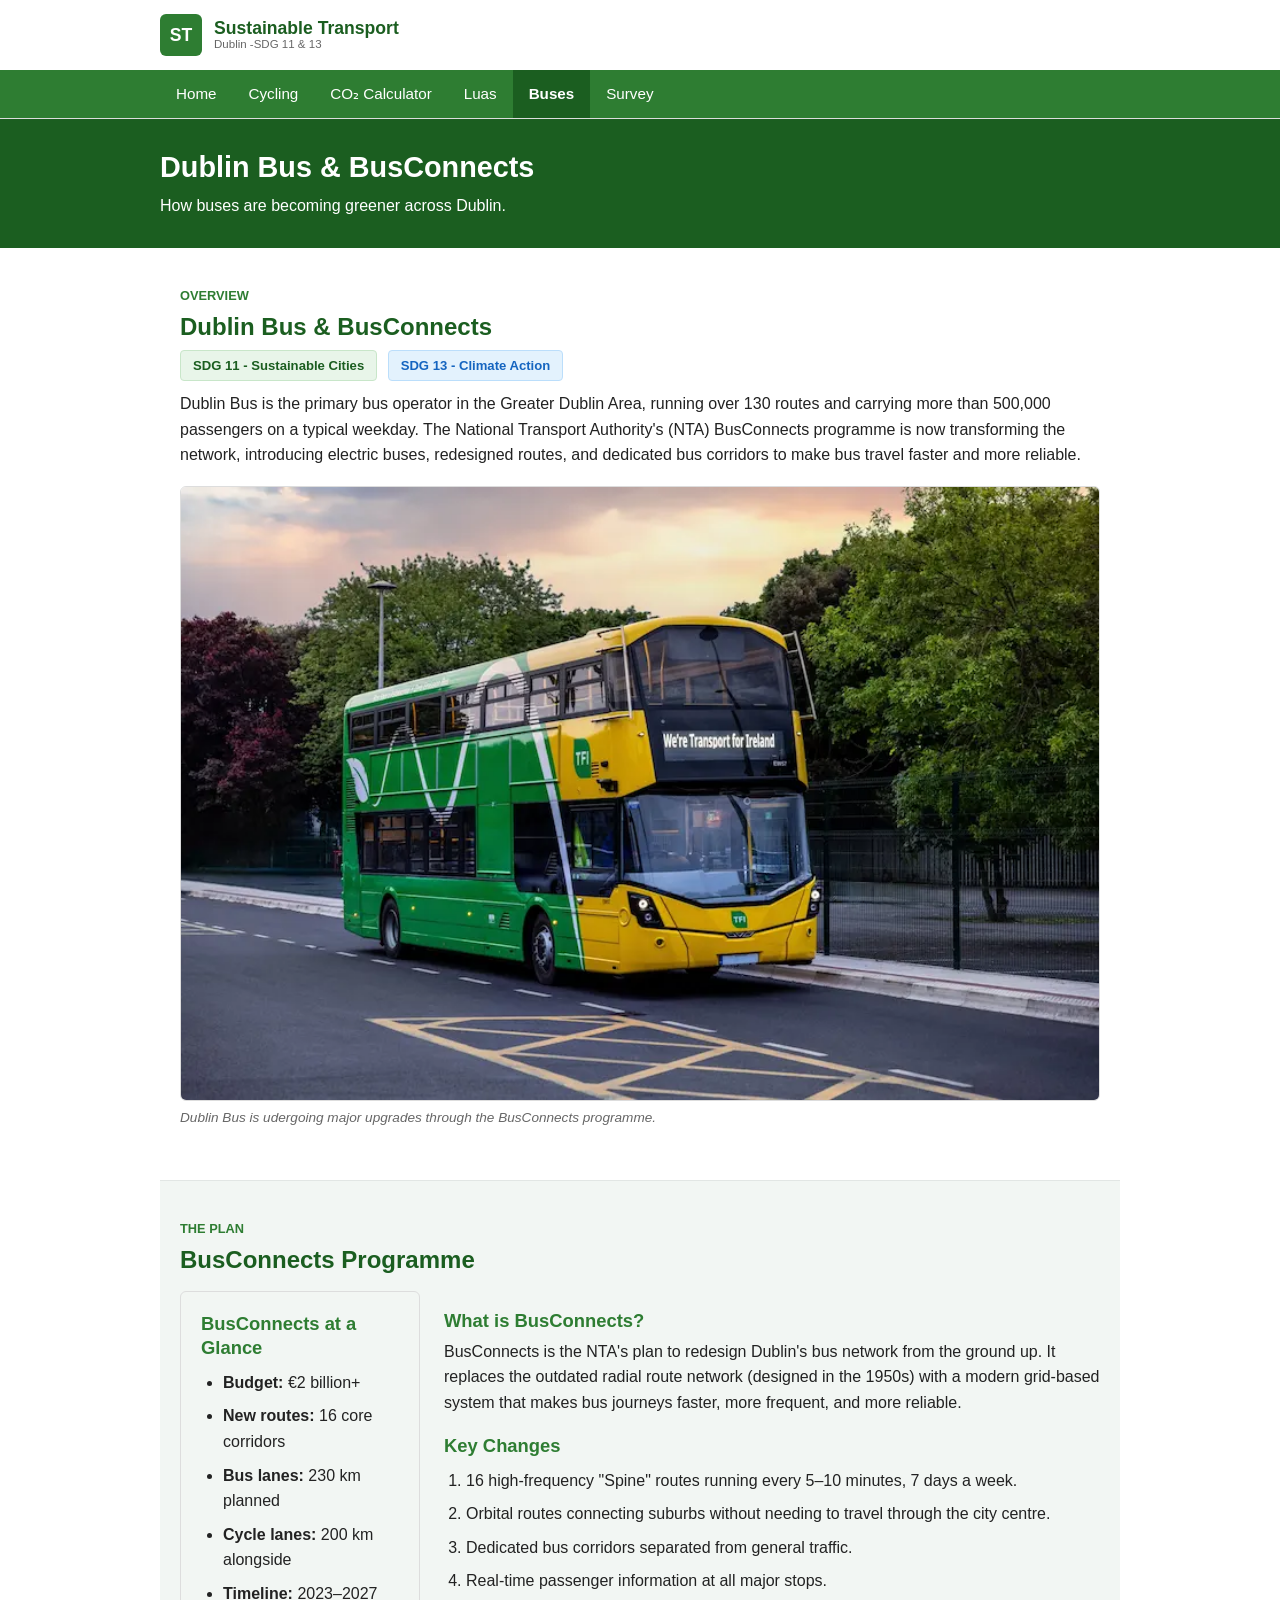
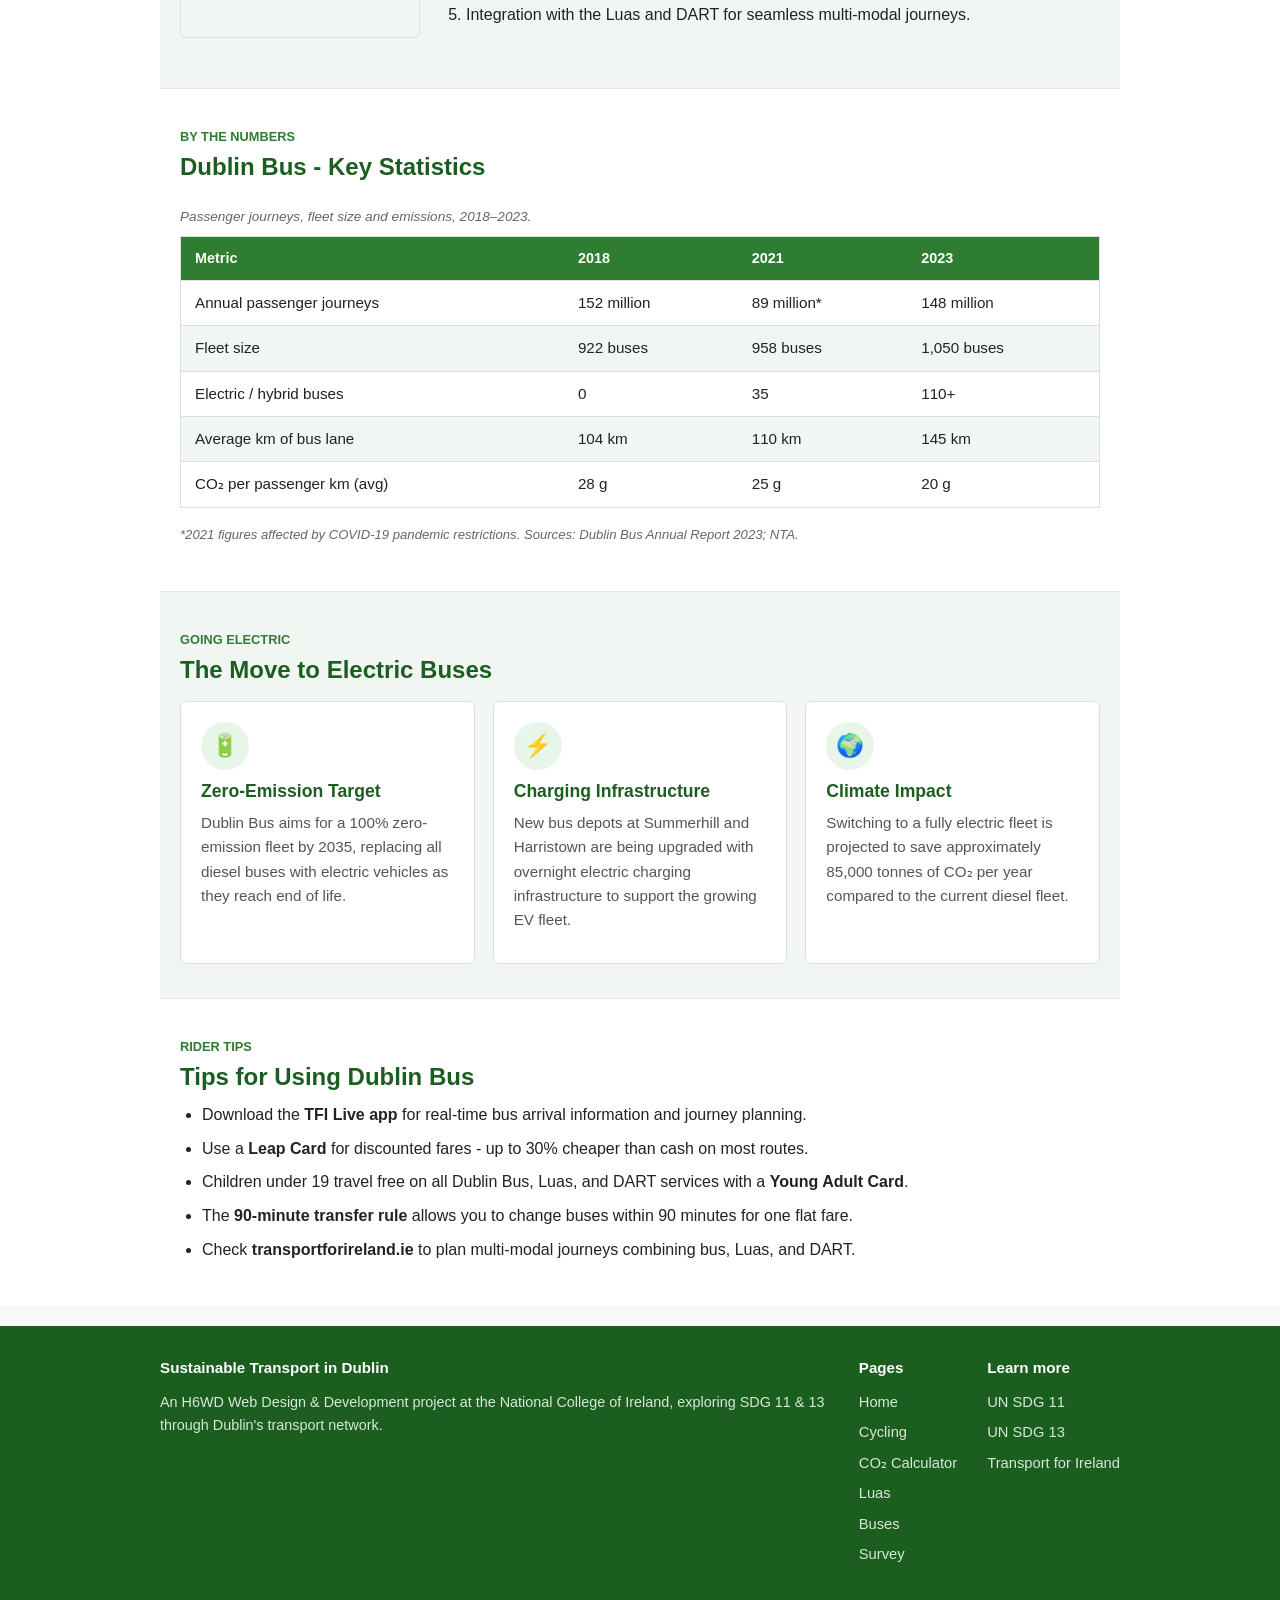
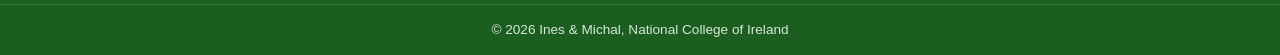
==== commit 60e41428: "Add files via upload OPTIMIZATION - changed images to WebP, fixed font loading, fixed footer contras" ====
--- a/buses.html
+++ b/buses.html
@@ -8,7 +8,9 @@
   <title>Buses - Sustainable Transport in Dublin</title>
   <link rel="preconnect" href="https://fonts.googleapis.com">
   <link rel="preconnect" href="https://fonts.gstatic.com" crossorigin>
-  <link href="https://fonts.googleapis.com/css2?family=Poppins:wght@600;700&family=Open+Sans:wght@400;600;700&display=swap" rel="stylesheet">
+  <link rel="preload" as="style" href="https://fonts.googleapis.com/css2?family=Poppins:wght@600;700&family=Open+Sans:wght@400;600;700&display=swap">
+  <link rel="stylesheet" href="https://fonts.googleapis.com/css2?family=Poppins:wght@600;700&family=Open+Sans:wght@400;600;700&display=swap" media="print" onload="this.media='all'">
+  <noscript><link rel="stylesheet" href="https://fonts.googleapis.com/css2?family=Poppins:wght@600;700&family=Open+Sans:wght@400;600;700&display=swap"></noscript>
   <link rel="stylesheet" href="styles.css">
 </head>
 <body>
@@ -51,7 +53,7 @@
       <span class="sdg-badge climate">SDG 13 - Climate Action</span>
       <p>Dublin Bus is the primary bus operator in the Greater Dublin Area, running over 130 routes and carrying more than 500,000 passengers on a typical weekday. The National Transport Authority's (NTA) BusConnects programme is now transforming the network, introducing electric buses, redesigned routes, and dedicated bus corridors to make bus travel faster and more reliable.</p>
     <figure>
-      <img src="images/bus-intro.jpg" alt="A Dublin Bus travelling along a city route as part of the BusConnects network" width="800" height="500" loading="lazy">
+      <img src="images/bus-intro.webp" alt="A Dublin Bus travelling along a city route as part of the BusConnects network" width="800" height="500" loading="lazy">
       <figcaption>Dublin Bus is udergoing major upgrades through the BusConnects programme.</figcaption>
     </figure>
 
--- a/styles.css
+++ b/styles.css
@@ -227,7 +227,7 @@
 .footer-grid .footer-heading { color: #fff; font-size: .95rem; margin-bottom: 10px; font-weight: bold; }
 .footer-col a { display: block; color: #d7e8d9; text-decoration: none; margin-bottom: 7px; font-size: .92rem; }
 .footer-col a:hover { color: #fff; text-decoration: underline; }
-.footer-bottom { border-top: 1px solid #2e7d32; text-align: center; padding: 14px; font-size: .85rem; color: #a5c5a8; }
+.footer-bottom { border-top: 1px solid #2e7d32; text-align: center; padding: 14px; font-size: .85rem; color: #d7e8d9; }
 
 /* mobile / responsive */
 /* Michal */
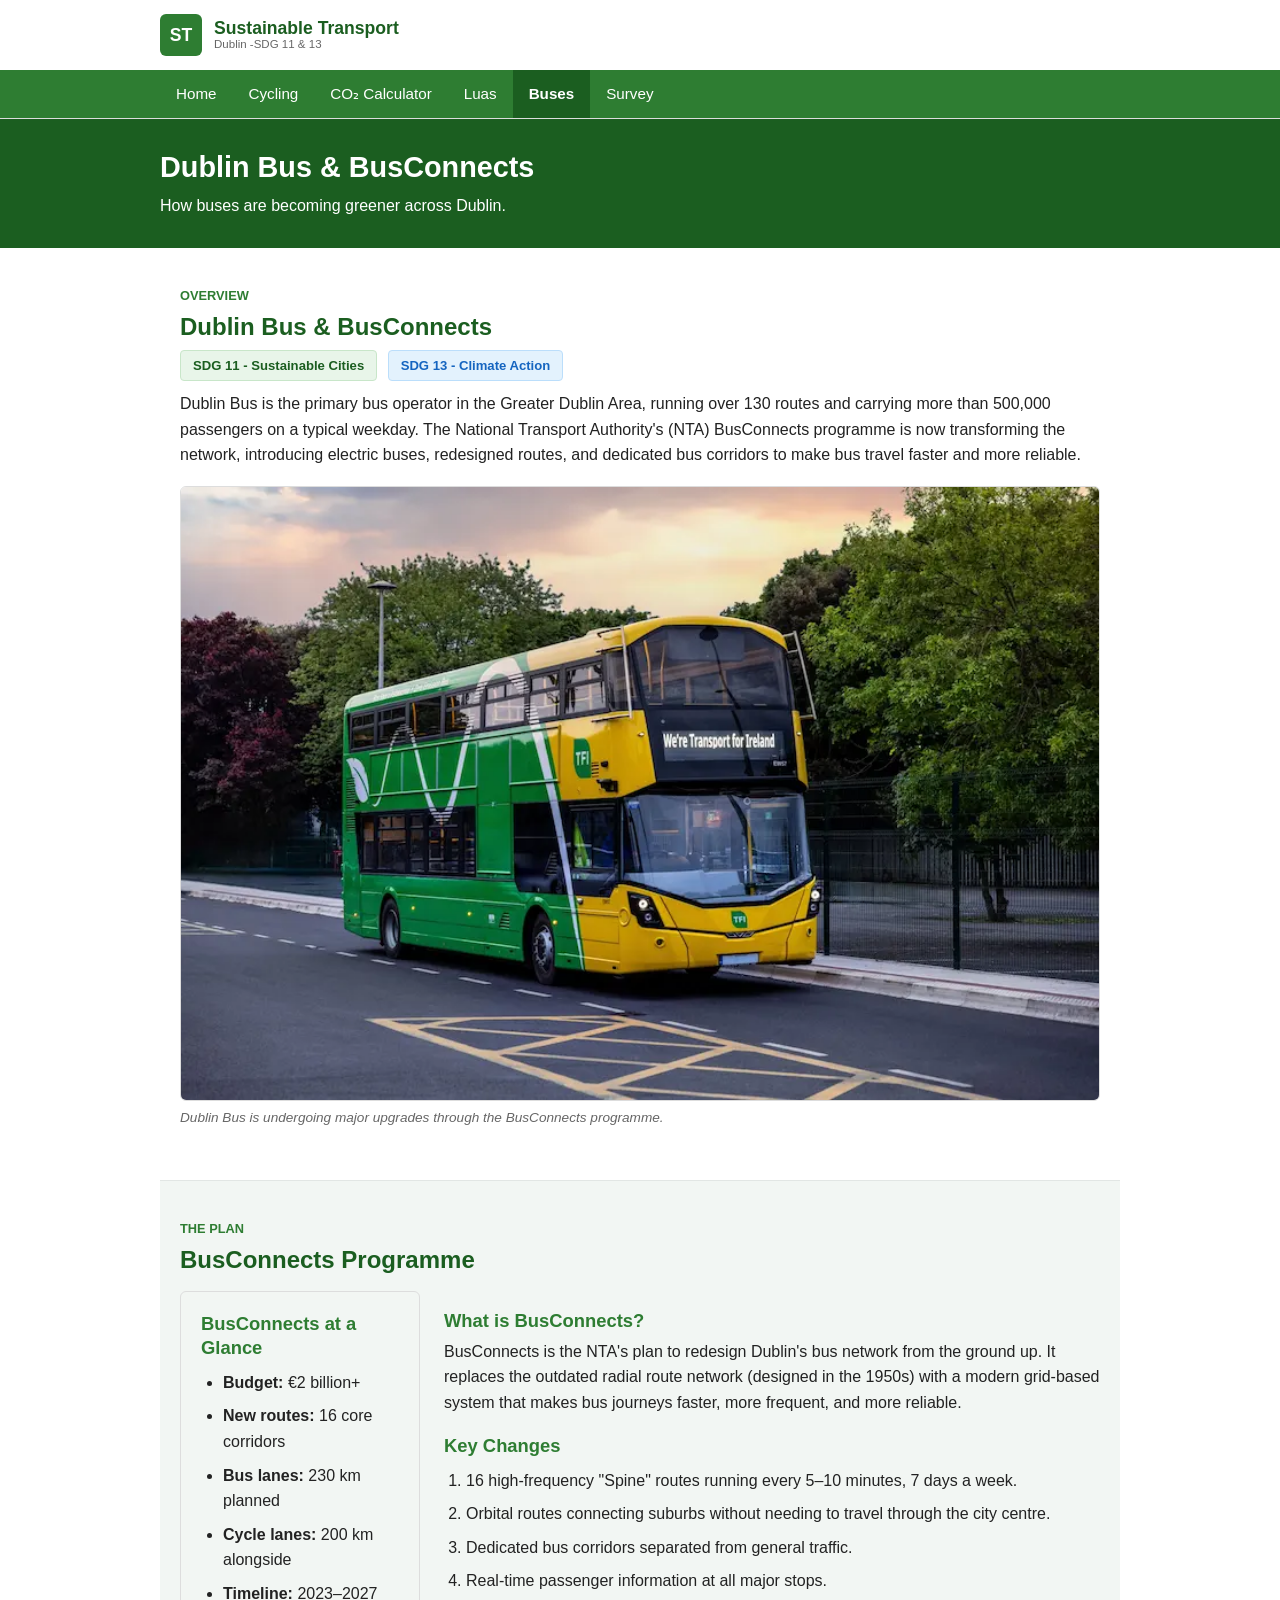
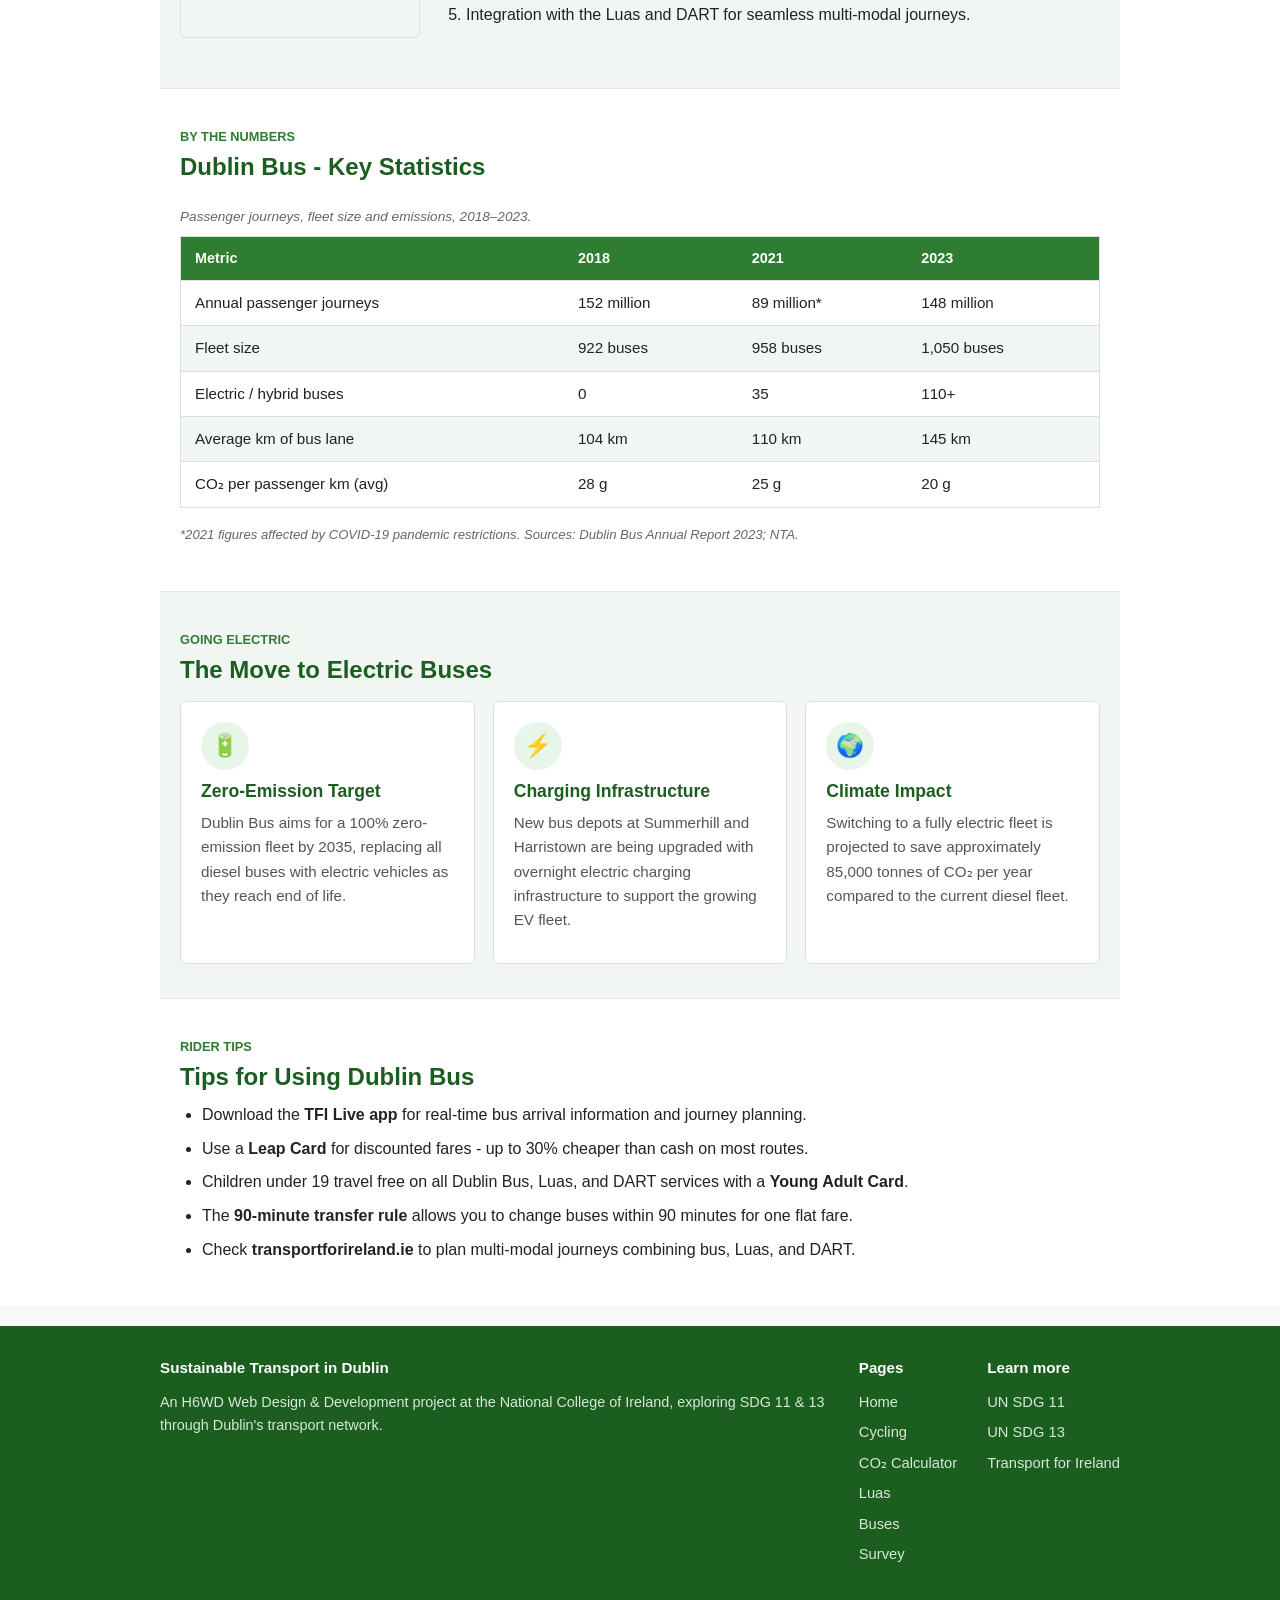
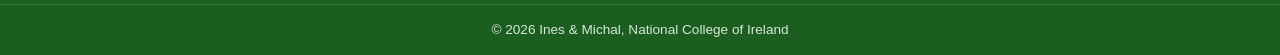
==== commit 0ea2c53b: "Update buses.html Fix spelling error in bus image caption" ====
--- a/buses.html
+++ b/buses.html
@@ -54,7 +54,7 @@
       <p>Dublin Bus is the primary bus operator in the Greater Dublin Area, running over 130 routes and carrying more than 500,000 passengers on a typical weekday. The National Transport Authority's (NTA) BusConnects programme is now transforming the network, introducing electric buses, redesigned routes, and dedicated bus corridors to make bus travel faster and more reliable.</p>
     <figure>
       <img src="images/bus-intro.webp" alt="A Dublin Bus travelling along a city route as part of the BusConnects network" width="800" height="500" loading="lazy">
-      <figcaption>Dublin Bus is udergoing major upgrades through the BusConnects programme.</figcaption>
+      <figcaption>Dublin Bus is undergoing major upgrades through the BusConnects programme.</figcaption>
     </figure>
 
     </section>
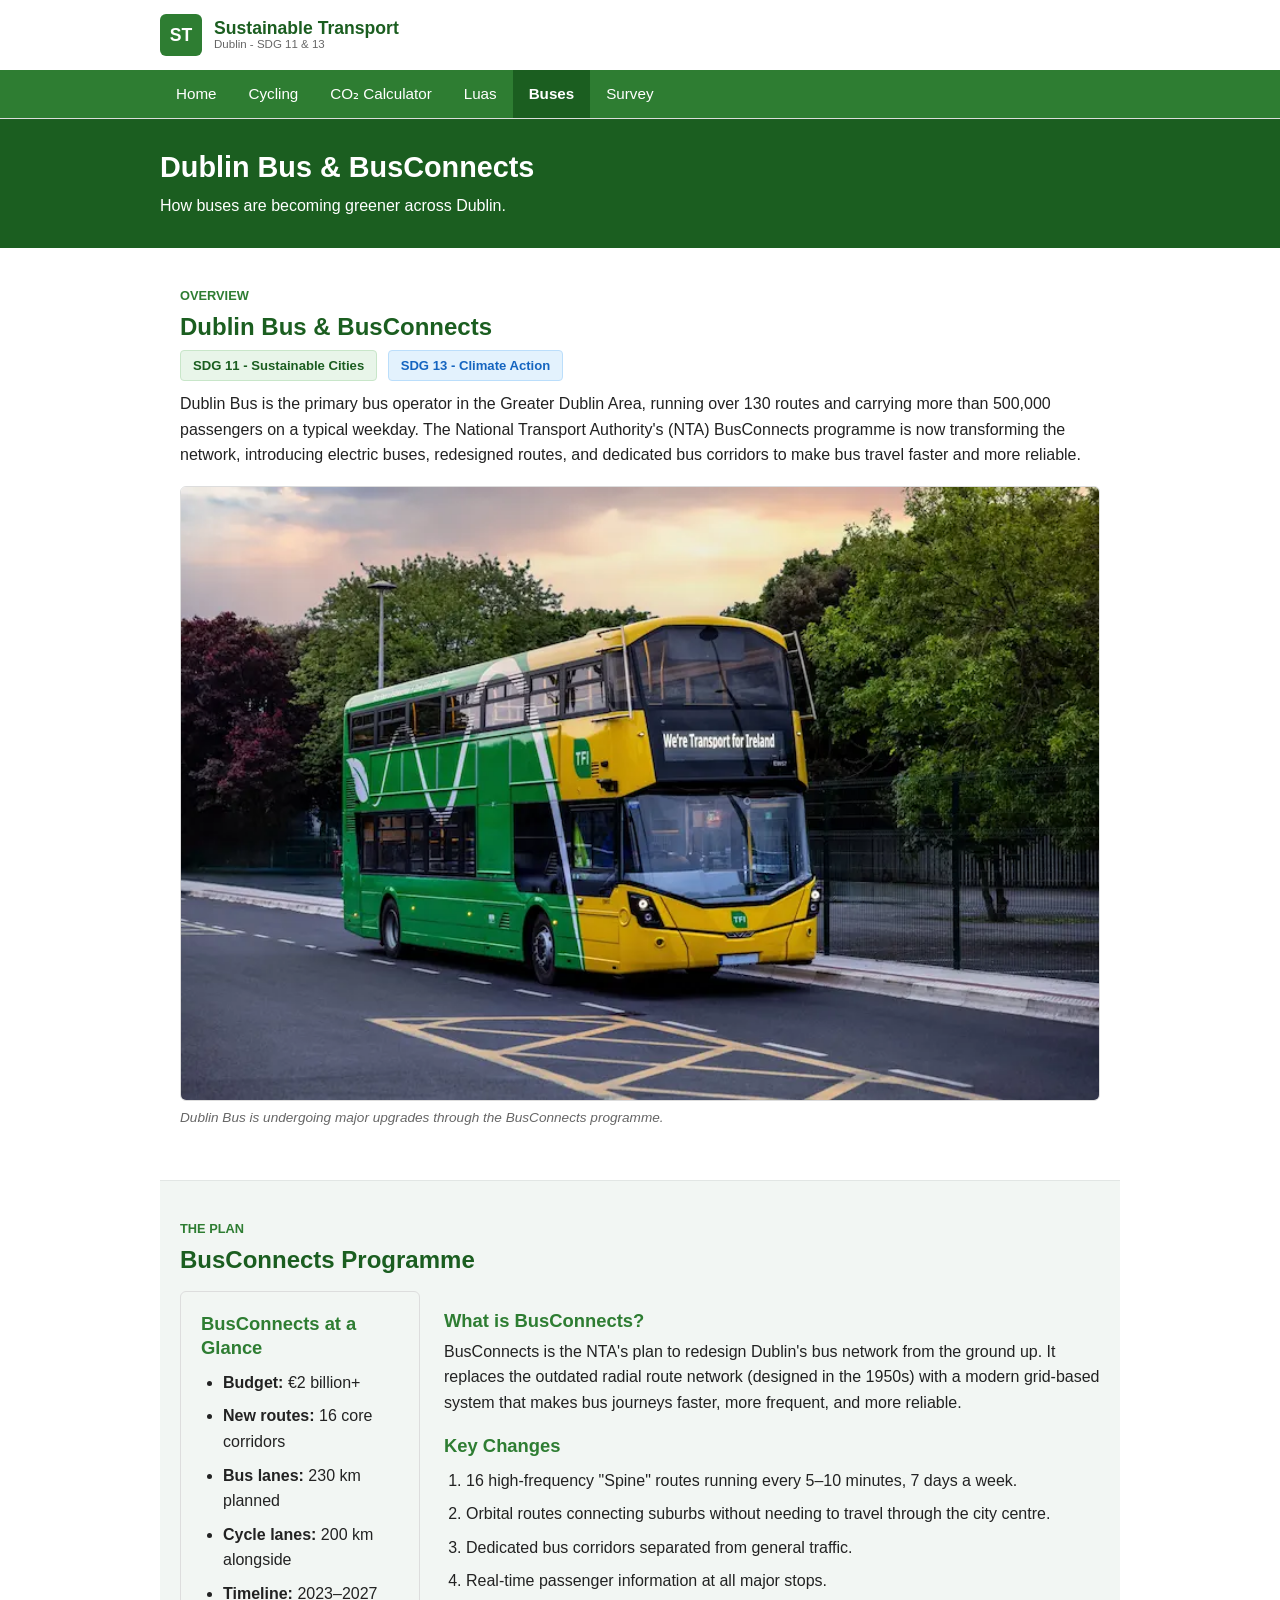
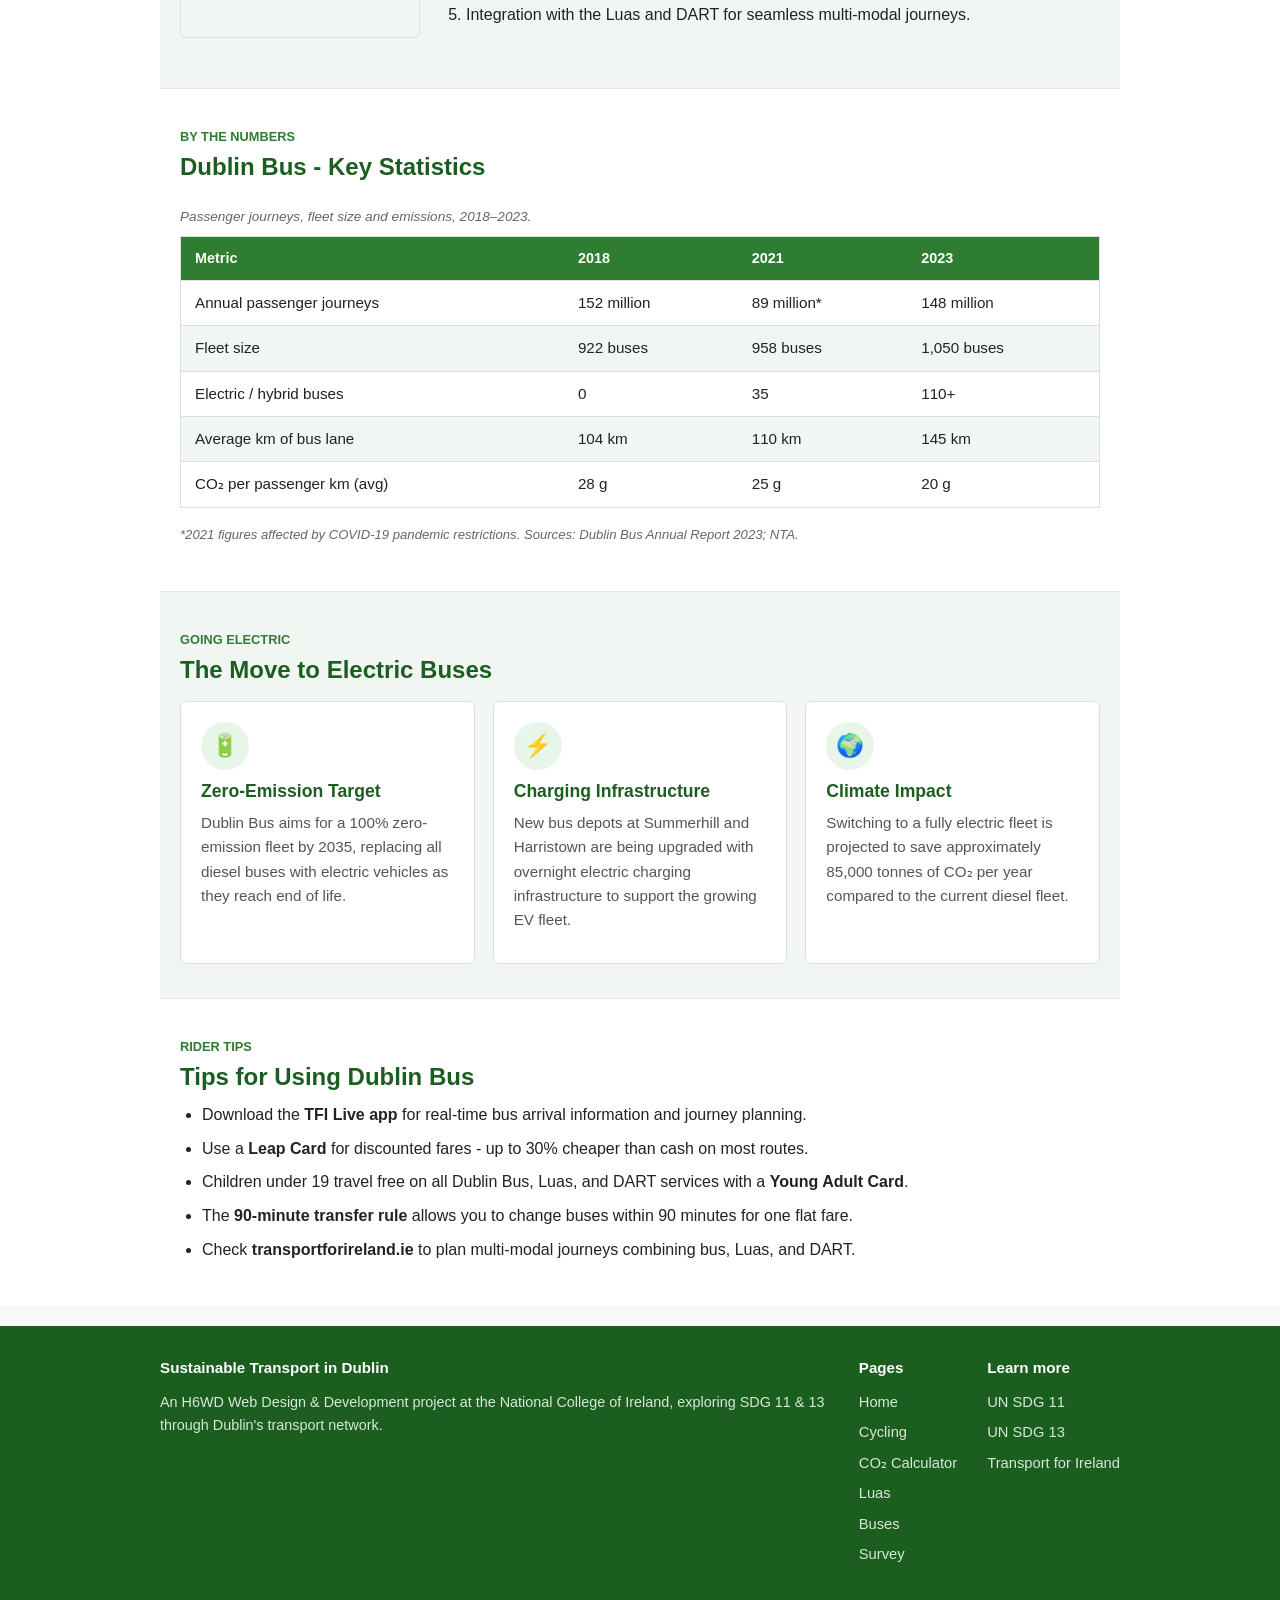
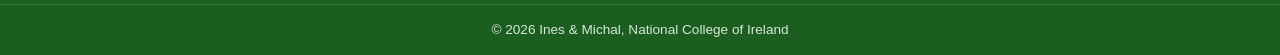
==== commit 2513e7f4: "Update buses.html Fix missing space in header logo text on buses page" ====
--- a/buses.html
+++ b/buses.html
@@ -21,7 +21,7 @@
   <div class="header-top">
     <a href="index.html" class="logo">
       <span class="logo-mark" aria-hidden="true">ST</span>
-      <span class="logo-text">Sustainable Transport<small>Dublin -SDG 11 &amp; 13</small></span>
+      <span class="logo-text">Sustainable Transport<small>Dublin - SDG 11 &amp; 13</small></span>
     </a>
   </div>
   <nav class="main" aria-label="Main navigation">
